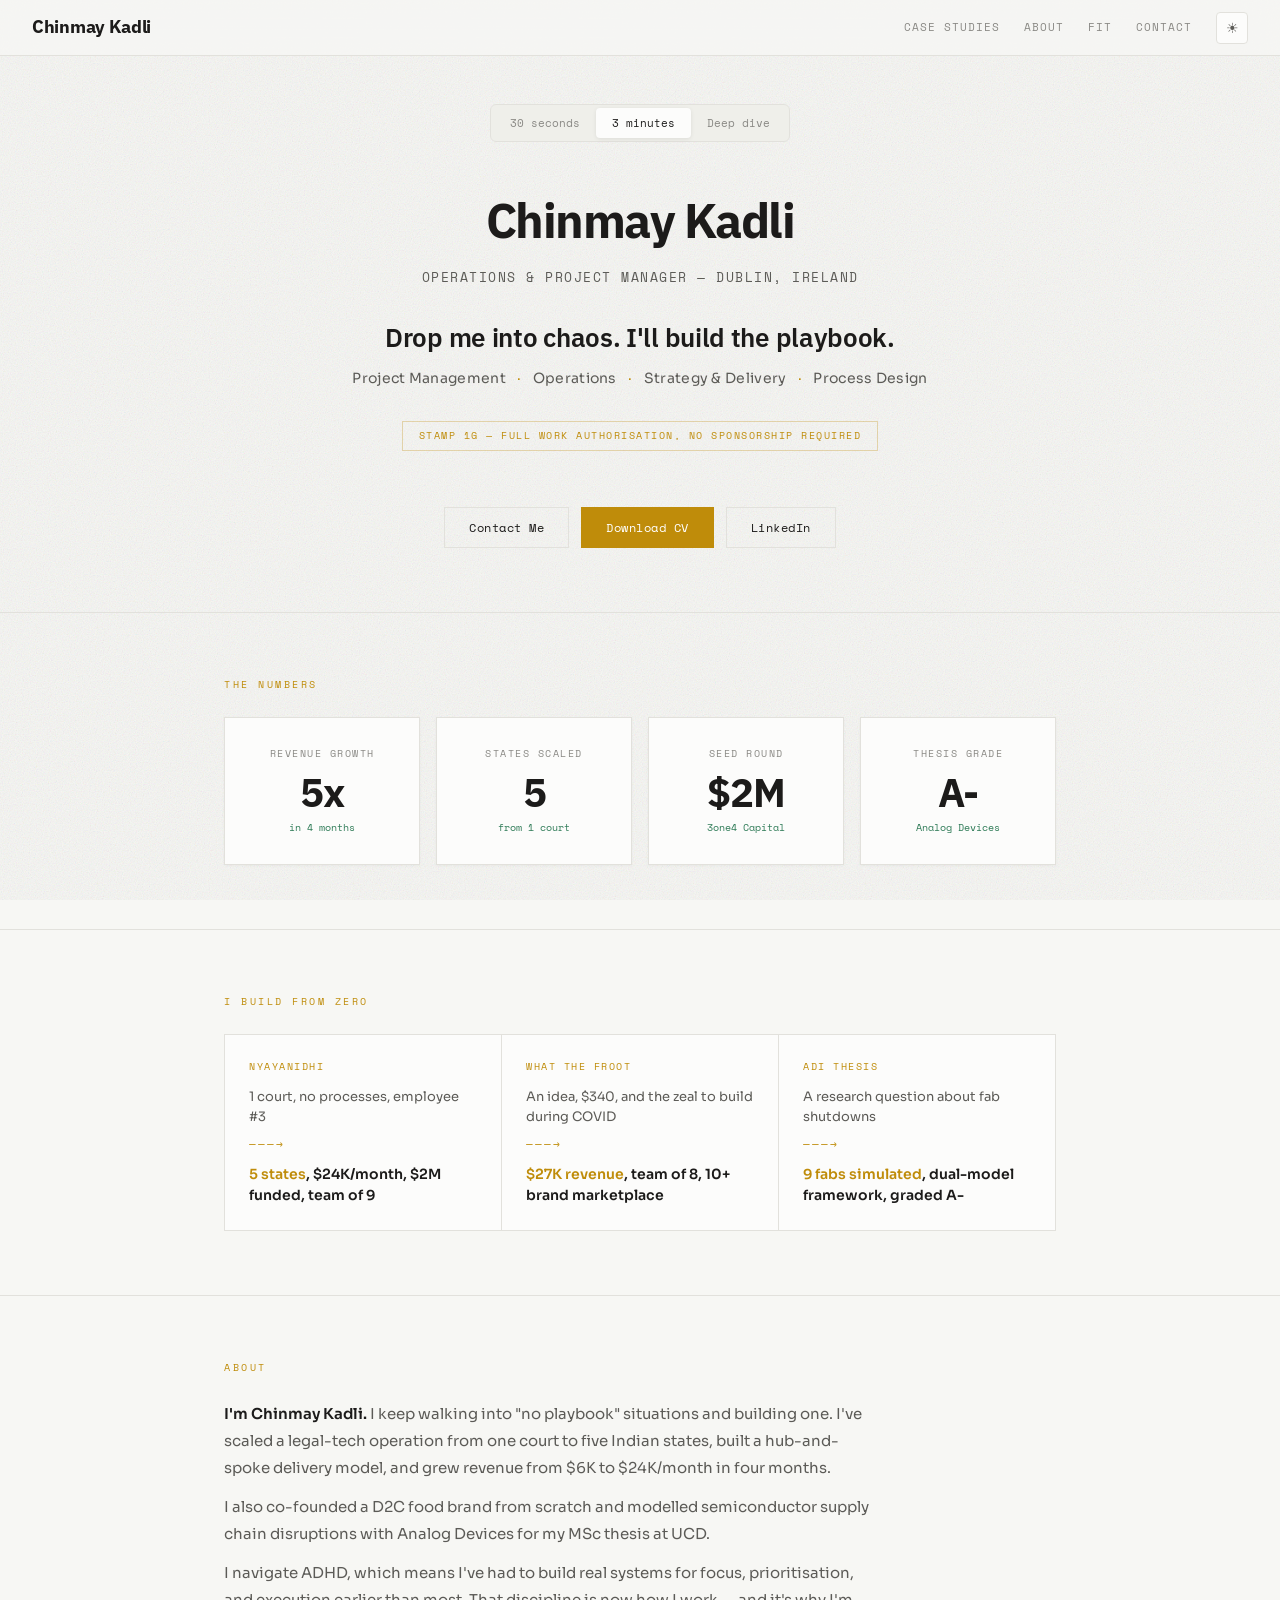
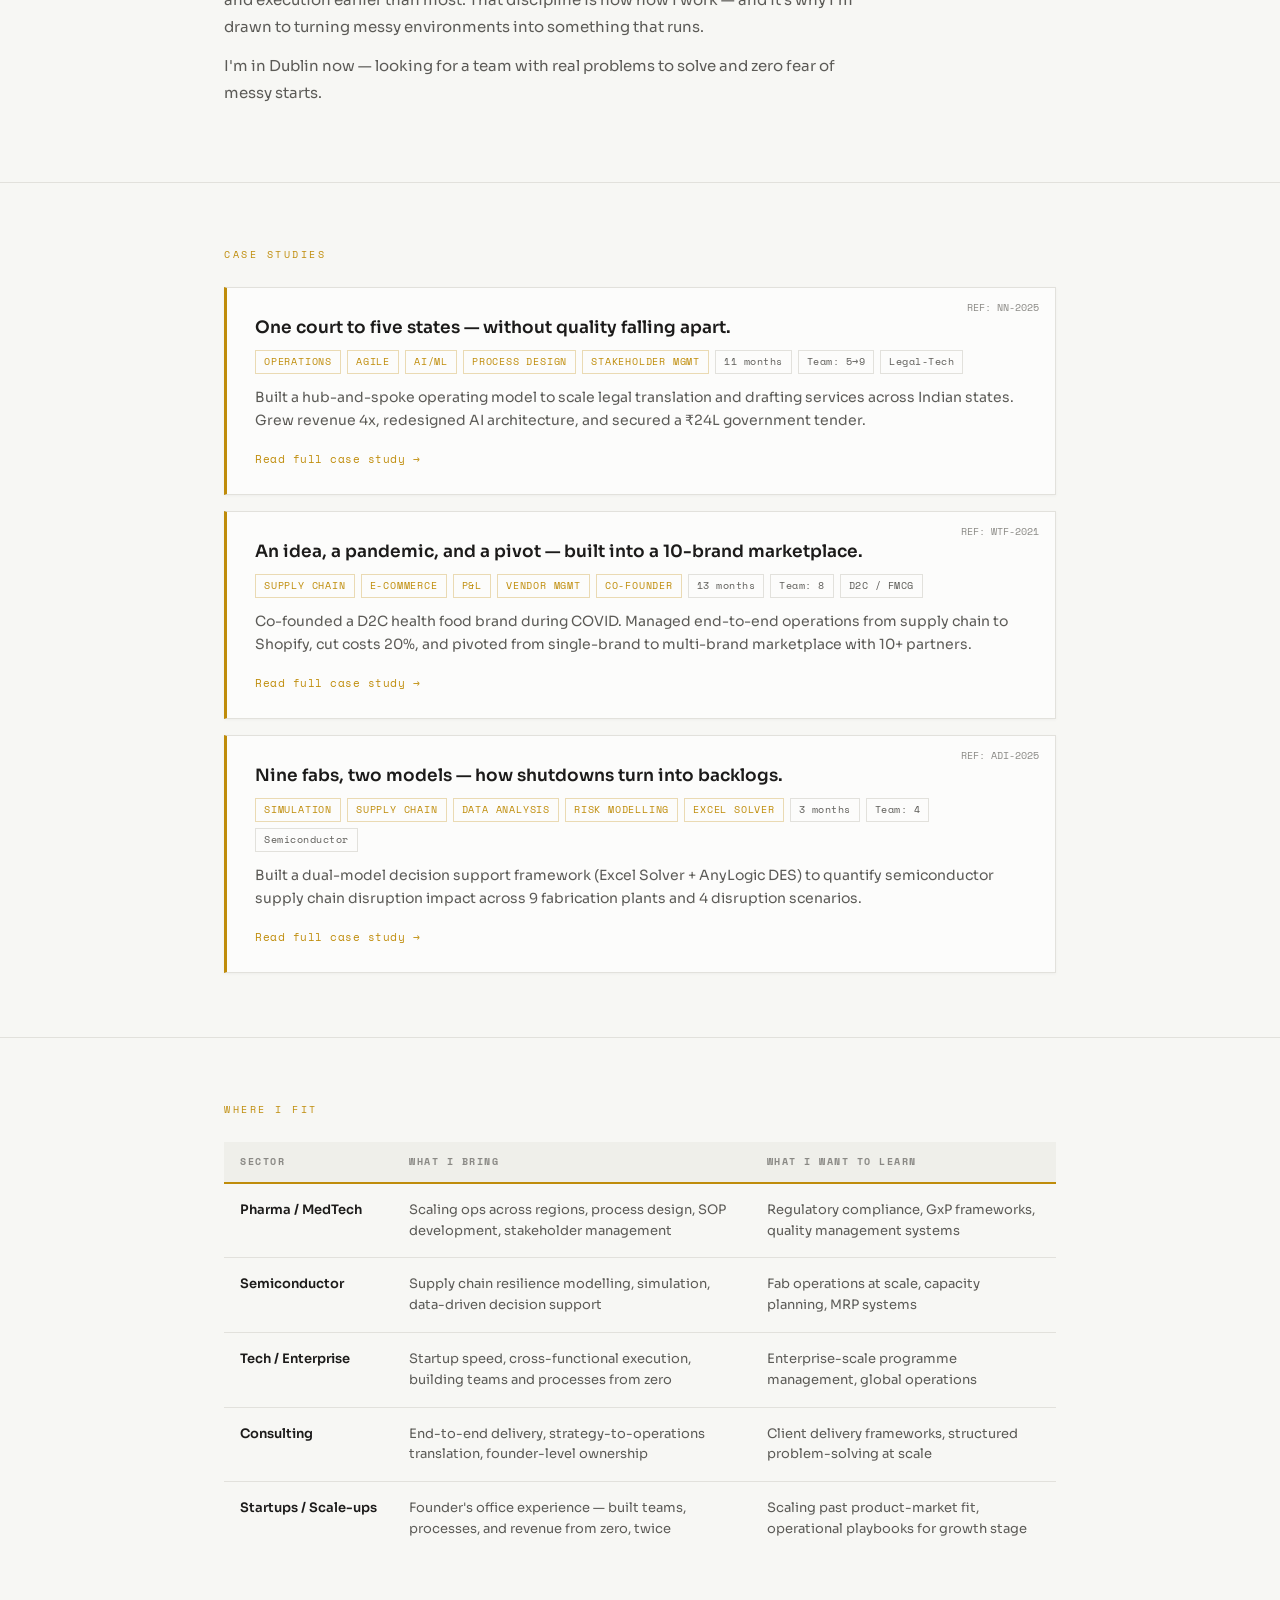
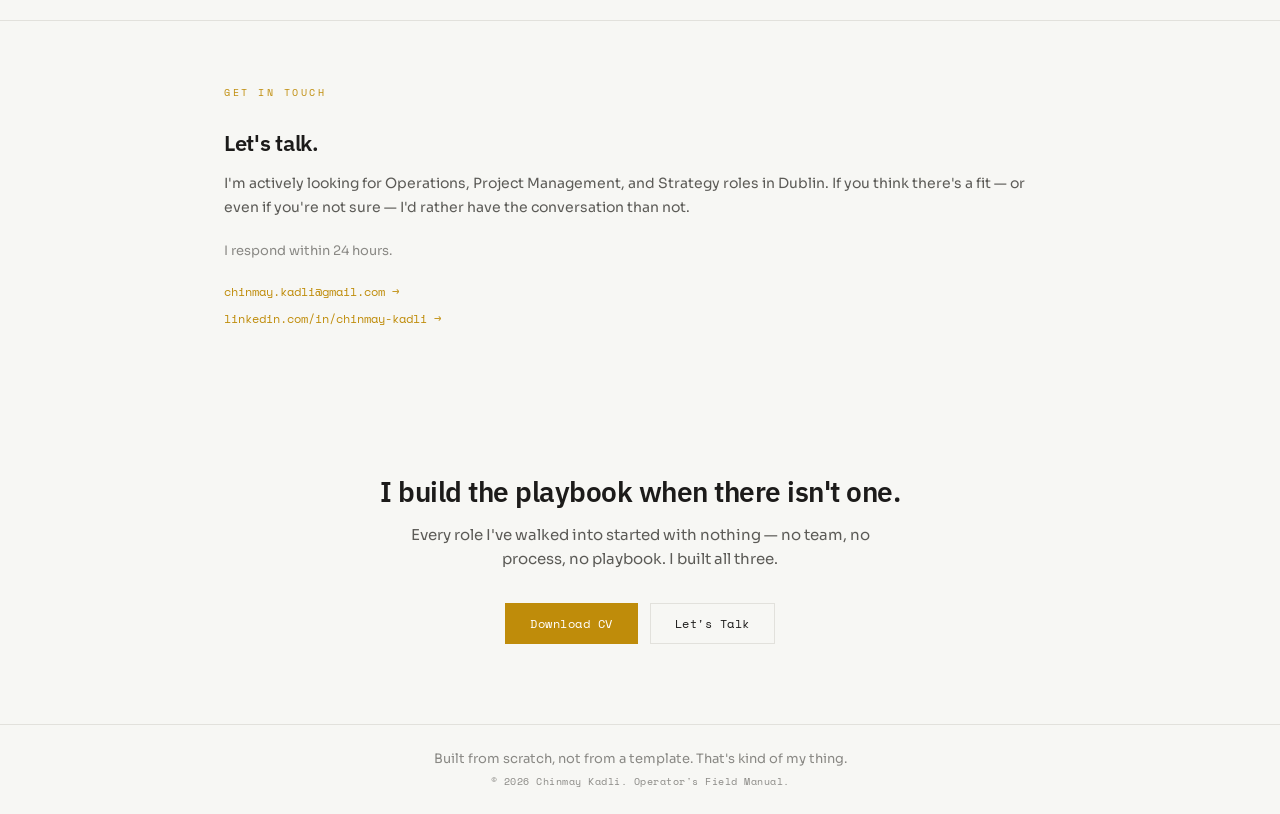
==== index.html @ 90e41860 "Update index.html" ====
<!DOCTYPE html>
<html lang="en">
<head>
<meta charset="UTF-8">
<meta name="viewport" content="width=device-width, initial-scale=1.0">
<title>Chinmay Kadli — Operations & Project Manager</title>
<meta name="description" content="Portfolio of Chinmay Kadli — Operations, Project Management, and Strategy professional based in Dublin, Ireland. MSc Engineering Management, UCD.">
<meta property="og:title" content="Chinmay Kadli — Operations & Project Manager">
<meta property="og:description" content="Project Management · Operations · Strategy & Delivery. Based in Dublin, Ireland.">
<meta property="og:type" content="website">
<meta property="og:url" content="https://chinmay-kadli.netlify.app">
<meta name="twitter:card" content="summary_large_image">
<link rel="preconnect" href="https://fonts.googleapis.com">
<link rel="preconnect" href="https://fonts.gstatic.com" crossorigin>
<link rel="preload" href="https://fonts.googleapis.com/css2?family=IBM+Plex+Sans:wght@400;500;600;700&display=swap" as="style">
<link href="https://fonts.googleapis.com/css2?family=IBM+Plex+Sans:wght@400;500;600;700&family=Sora:wght@300;400;500;600&family=Space+Mono:wght@400;700&display=swap" rel="stylesheet">
<link rel="stylesheet" href="style.css">
<!-- Prevent flash of wrong theme -->
<script>
  try {
    const t = localStorage.getItem('theme');
    if (t === 'dark' || (!t && window.matchMedia('(prefers-color-scheme: dark)').matches))
      document.documentElement.setAttribute('data-theme', 'dark');
  } catch(e) {}
</script>
</head>
<body data-speed="3min">

<div class="scroll-progress" id="scrollProgress"></div>

<!-- NAV -->
<nav class="nav">
  <a href="index.html" class="nav-brand">Chinmay Kadli</a>
  <div class="nav-right">
    <a href="#cases" class="hide-mobile">Case Studies</a>
    <a href="#about" class="hide-mobile">About</a>
    <a href="#fit" class="hide-mobile">Fit</a>
    <a href="#contact" class="hide-mobile">Contact</a>
    <button class="theme-toggle" id="themeToggle" onclick="toggleTheme()">☀</button>
  </div>
</nav>

<!-- HERO -->
<section class="hero">
  <div class="container">
    <div class="hero-speed">
      <div class="speed-toggle">
        <button class="speed-btn" onclick="setSpeed('30s')">30 seconds</button>
        <button class="speed-btn active" onclick="setSpeed('3min')">3 minutes</button>
        <button class="speed-btn" onclick="setSpeed('deep')">Deep dive</button>
      </div>
    </div>
    <h1 class="hero-name">Chinmay Kadli</h1>
    <p class="hero-role">Operations & Project Manager — Dublin, Ireland</p>
    <p class="hero-tagline">Drop me into chaos. I'll build the playbook.</p>
    <p class="hero-anchor">Project Management <span>·</span> Operations <span>·</span> Strategy & Delivery <span>·</span> Process Design</p>
    <div class="hero-stamp">Stamp 1G — Full work authorisation, no sponsorship required</div>
    <br><br>
    <div class="hero-cta">
      <a href="#contact" class="btn-secondary">Contact Me</a>
      <button class="btn-primary" onclick="openModal()">Download CV</button>
      <a href="https://linkedin.com/in/chinmay-kadli" class="btn-secondary" target="_blank" rel="noopener">LinkedIn</a>
    </div>
  </div>
</section>

<hr class="section-divider">

<!-- METRICS -->
<section class="section">
  <div class="container">
    <div class="section-label">The Numbers</div>
    <div class="metrics-grid">
      <div class="metric-card">
        <div class="metric-label">Revenue Growth</div>
        <div class="metric-value">5x</div>
        <div class="metric-context">in 4 months</div>
      </div>
      <div class="metric-card">
        <div class="metric-label">States Scaled</div>
        <div class="metric-value">5</div>
        <div class="metric-context">from 1 court</div>
      </div>
      <div class="metric-card">
        <div class="metric-label">Seed Round</div>
        <div class="metric-value">$2M</div>
        <div class="metric-context">3one4 Capital</div>
      </div>
      <div class="metric-card">
        <div class="metric-label">Thesis Grade</div>
        <div class="metric-value">A-</div>
        <div class="metric-context">Analog Devices</div>
      </div>
    </div>
  </div>
</section>

<hr class="section-divider">

<!-- PROOF WALL -->
<section class="section">
  <div class="container">
    <div class="section-label">I Build From Zero</div>
    <div class="proof-wall">
      <div class="proof-cell">
        <div class="proof-label">NyayaNidhi</div>
        <div class="proof-before">1 court, no processes, employee #3</div>
        <span class="proof-arrow">———→</span>
        <div class="proof-after"><span class="hl">5 states</span>, $24K/month, $2M funded, team of 9</div>
      </div>
      <div class="proof-cell">
        <div class="proof-label">What The Froot</div>
        <div class="proof-before">An idea, $340, and the zeal to build during COVID</div>
        <span class="proof-arrow">———→</span>
        <div class="proof-after"><span class="hl">$27K revenue</span>, team of 8, 10+ brand marketplace</div>
      </div>
      <div class="proof-cell">
        <div class="proof-label">ADI Thesis</div>
        <div class="proof-before">A research question about fab shutdowns</div>
        <span class="proof-arrow">———→</span>
        <div class="proof-after"><span class="hl">9 fabs simulated</span>, dual-model framework, graded A-</div>
      </div>
    </div>
  </div>
</section>

<hr class="section-divider">

<!-- ABOUT -->
<section class="section" id="about">
  <div class="container">
    <div class="section-label">About</div>
    <div class="about-content">
      <p class="about-text"><strong>I'm Chinmay Kadli.</strong> I keep walking into "no playbook" situations and building one. I've scaled a legal-tech operation from one court to five Indian states, built a hub-and-spoke delivery model, and grew revenue from $6K to $24K/month in four months.</p>
      <p class="about-text">I also co-founded a D2C food brand from scratch and modelled semiconductor supply chain disruptions with Analog Devices for my MSc thesis at UCD.</p>
      <p class="about-text">I navigate ADHD, which means I've had to build real systems for focus, prioritisation, and execution earlier than most. That discipline is now how I work — and it's why I'm drawn to turning messy environments into something that runs.</p>
      <p class="about-text">I'm in Dublin now — looking for a team with real problems to solve and zero fear of messy starts.</p>
    </div>
  </div>
</section>

<hr class="section-divider speed-3min">

<!-- CASE STUDIES -->
<section class="section speed-3min" id="cases">
  <div class="container">
    <div class="section-label">Case Studies</div>
    <div class="case-cards">

      <a href="case-study-nn.html" class="case-card">
        <span class="case-ref">REF: NN-2025</span>
        <div class="case-hook">One court to five states — without quality falling apart.</div>
        <div class="case-tags">
          <span class="tag-skill">Operations</span>
          <span class="tag-skill">Agile</span>
          <span class="tag-skill">AI/ML</span>
          <span class="tag-skill">Process Design</span>
          <span class="tag-skill">Stakeholder Mgmt</span>
          <span class="tag-meta">11 months</span>
          <span class="tag-meta">Team: 5→9</span>
          <span class="tag-meta">Legal-Tech</span>
        </div>
        <div class="case-desc">Built a hub-and-spoke operating model to scale legal translation and drafting services across Indian states. Grew revenue 4x, redesigned AI architecture, and secured a ₹24L government tender.</div>
        <span class="case-link">Read full case study →</span>
      </a>

      <a href="case-study-wtf.html" class="case-card">
        <span class="case-ref">REF: WTF-2021</span>
        <div class="case-hook">An idea, a pandemic, and a pivot — built into a 10-brand marketplace.</div>
        <div class="case-tags">
          <span class="tag-skill">Supply Chain</span>
          <span class="tag-skill">E-commerce</span>
          <span class="tag-skill">P&L</span>
          <span class="tag-skill">Vendor Mgmt</span>
          <span class="tag-skill">Co-founder</span>
          <span class="tag-meta">13 months</span>
          <span class="tag-meta">Team: 8</span>
          <span class="tag-meta">D2C / FMCG</span>
        </div>
        <div class="case-desc">Co-founded a D2C health food brand during COVID. Managed end-to-end operations from supply chain to Shopify, cut costs 20%, and pivoted from single-brand to multi-brand marketplace with 10+ partners.</div>
        <span class="case-link">Read full case study →</span>
      </a>

      <a href="case-study-adi.html" class="case-card">
        <span class="case-ref">REF: ADI-2025</span>
        <div class="case-hook">Nine fabs, two models — how shutdowns turn into backlogs.</div>
        <div class="case-tags">
          <span class="tag-skill">Simulation</span>
          <span class="tag-skill">Supply Chain</span>
          <span class="tag-skill">Data Analysis</span>
          <span class="tag-skill">Risk Modelling</span>
          <span class="tag-skill">Excel Solver</span>
          <span class="tag-meta">3 months</span>
          <span class="tag-meta">Team: 4</span>
          <span class="tag-meta">Semiconductor</span>
        </div>
        <div class="case-desc">Built a dual-model decision support framework (Excel Solver + AnyLogic DES) to quantify semiconductor supply chain disruption impact across 9 fabrication plants and 4 disruption scenarios.</div>
        <span class="case-link">Read full case study →</span>
      </a>

    </div>
  </div>
</section>

<hr class="section-divider speed-3min">

<!-- DUBLIN FIT MATRIX -->
<section class="section speed-3min" id="fit">
  <div class="container">
    <div class="section-label">Where I Fit</div>
    <table class="matrix-table">
      <thead>
        <tr>
          <th>Sector</th>
          <th>What I Bring</th>
          <th>What I Want to Learn</th>
        </tr>
      </thead>
      <tbody>
        <tr>
          <td>Pharma / MedTech</td>
          <td>Scaling ops across regions, process design, SOP development, stakeholder management</td>
          <td>Regulatory compliance, GxP frameworks, quality management systems</td>
        </tr>
        <tr>
          <td>Semiconductor</td>
          <td>Supply chain resilience modelling, simulation, data-driven decision support</td>
          <td>Fab operations at scale, capacity planning, MRP systems</td>
        </tr>
        <tr>
          <td>Tech / Enterprise</td>
          <td>Startup speed, cross-functional execution, building teams and processes from zero</td>
          <td>Enterprise-scale programme management, global operations</td>
        </tr>
        <tr>
          <td>Consulting</td>
          <td>End-to-end delivery, strategy-to-operations translation, founder-level ownership</td>
          <td>Client delivery frameworks, structured problem-solving at scale</td>
        </tr>
        <tr>
          <td>Startups / Scale-ups</td>
          <td>Founder's office experience — built teams, processes, and revenue from zero, twice</td>
          <td>Scaling past product-market fit, operational playbooks for growth stage</td>
        </tr>
      </tbody>
    </table>
  </div>
</section>

<hr class="section-divider speed-3min">

<!-- CONTACT -->
<section class="section speed-3min" id="contact">
  <div class="container">
    <div class="section-label">Get In Touch</div>
    <div class="contact-text">
      <h3>Let's talk.</h3>
      <p>I'm actively looking for Operations, Project Management, and Strategy roles in Dublin. If you think there's a fit — or even if you're not sure — I'd rather have the conversation than not.</p>
      <p style="font-size: 13px; color: var(--text3);">I respond within 24 hours.</p>
      <div class="contact-links">
        <a href="mailto:chinmay.kadli@email.com" class="contact-link">chinmay.kadli@gmail.com →</a>
        <a href="https://linkedin.com/in/chinmay-kadli" class="contact-link" target="_blank" rel="noopener">linkedin.com/in/chinmay-kadli →</a>
      </div>
    </div>
  </div>
</section>

<!-- PEAK END -->
<section class="peak-end">
  <div class="container">
    <p class="peak-statement">I build the playbook when there isn't one.</p>
    <p class="peak-sub">Every role I've walked into started with nothing — no team, no process, no playbook. I built all three.</p>
    <div class="hero-cta">
      <button class="btn-primary" onclick="openModal()">Download CV</button>
      <a href="#contact" class="btn-secondary">Let's Talk</a>
    </div>
  </div>
</section>

<!-- FOOTER -->
<footer class="footer">
  <div class="container">
    <p class="footer-line">Built from scratch, not from a template. That's kind of my thing.</p>
    <p class="footer-copy">© 2026 Chinmay Kadli. Operator's Field Manual.</p>
  </div>
</footer>

<!-- CV MODAL -->
<div class="modal-overlay" id="cvModal" onclick="closeModal(event)">
  <div class="modal" onclick="event.stopPropagation()">
    <div class="modal-title">Download my CV</div>
    <div class="modal-subtitle">What role are you considering me for?</div>
    <button class="modal-option" onclick="downloadCV('pm')">
      <div class="opt-title">Project Management</div>
      <div class="opt-desc">PM, Associate PM, Junior PM roles</div>
    </button>
    <button class="modal-option" onclick="downloadCV('ops')">
      <div class="opt-title">Operations</div>
      <div class="opt-desc">Operations Associate, Coordinator, Analyst roles</div>
    </button>
    <button class="modal-option" onclick="downloadCV('strategy')">
      <div class="opt-title">Strategy & Operations</div>
      <div class="opt-desc">Strategy, consulting, cross-functional roles</div>
    </button>
    <button class="modal-option" onclick="downloadCV('founders')">
      <div class="opt-title">Founder's Office / Chief of Staff</div>
      <div class="opt-desc">Startup, scale-up, founder-adjacent roles</div>
    </button>
    <button class="modal-close" onclick="closeModal()">Close · Press Esc</button>
  </div>
</div>

<script src="content.js"></script>
<script src="main.js"></script>
</body>
</html>
---- style.css ----
/* ===== CHINMAY KADLI PORTFOLIO — STYLE.CSS =====
   Design System: Hybrid Font + Classic Gold/Rust + Noise Grain
   ========================================================== */

/* ===== TOKENS ===== */
:root {
  --bg: #F7F7F4;
  --bg2: #EFEFEA;
  --card: #FCFCFB;
  --text: #1C1B1A;
  --text2: #5C5B57;
  --text3: #8A8985;
  --border: #E2E1DC;
  --accent: #BF8C0A;
  --accent-soft: rgba(191,140,10,0.07);
  --accent-border: rgba(191,140,10,0.3);
  --accent-glow: rgba(191,140,10,0.12);
  --success: #2D7A56;
  --info: #3D6385;
  --shadow-sm: 0 1px 3px rgba(0,0,0,0.04);
  --shadow-md: 0 4px 12px rgba(0,0,0,0.07);
  --shadow-lg: 0 8px 24px rgba(0,0,0,0.1);
  --noise-opacity: 0.40;
}
[data-theme="dark"] {
  --bg: #121212;
  --bg2: #1A1A1A;
  --card: #1E1E1E;
  --text: #F0F0F0;
  --text2: #A3A3A3;
  --text3: #737373;
  --border: #2C2C2C;
  --accent: #E06A46;
  --accent-soft: rgba(224,106,70,0.07);
  --accent-border: rgba(224,106,70,0.3);
  --accent-glow: rgba(224,106,70,0.12);
  --success: #4E9B79;
  --info: #6C8EAD;
  --shadow-sm: 0 1px 3px rgba(0,0,0,0.2);
  --shadow-md: 0 4px 12px rgba(0,0,0,0.25);
  --shadow-lg: 0 8px 24px rgba(0,0,0,0.3);
  --noise-opacity: 0.15;
}

/* ===== RESET ===== */
*, *::before, *::after { margin: 0; padding: 0; box-sizing: border-box; }
html { scroll-behavior: smooth; }
body {
  background: var(--bg);
  color: var(--text);
  font-family: 'Sora', sans-serif;
  font-size: 15px;
  line-height: 1.6;
  transition: background 0.2s, color 0.2s;
  -webkit-font-smoothing: antialiased;
  -moz-osx-font-smoothing: grayscale;
  position: relative;
}

/* ===== NOISE GRAIN TEXTURE ===== */
body::after {
  content: '';
  position: fixed;
  inset: 0;
  z-index: 0;
  pointer-events: none;
  opacity: var(--noise-opacity);
  background-image: url("data:image/svg+xml,%3Csvg viewBox='0 0 256 256' xmlns='http://www.w3.org/2000/svg'%3E%3Cfilter id='n'%3E%3CfeTurbulence type='fractalNoise' baseFrequency='0.85' numOctaves='4' stitchTiles='stitch'/%3E%3C/filter%3E%3Crect width='100%25' height='100%25' filter='url(%23n)' opacity='0.5'/%3E%3C/svg%3E");
  background-repeat: repeat;
  background-size: 256px 256px;
}
body > * { position: relative; z-index: 1; }

/* ===== SELECTION ===== */
::selection { background: var(--accent-glow); color: var(--text); }

/* ===== SCROLL PROGRESS ===== */
.scroll-progress {
  position: fixed;
  top: 56px;
  left: 0;
  height: 2px;
  background: var(--accent);
  z-index: 99;
  width: 0%;
  transition: width 0.1s;
}

/* ===== NAV ===== */
.nav {
  position: sticky;
  top: 0;
  z-index: 100;
  border-bottom: 1px solid var(--border);
  padding: 0 32px;
  height: 56px;
  display: flex;
  align-items: center;
  justify-content: space-between;
  backdrop-filter: blur(16px);
  -webkit-backdrop-filter: blur(16px);
  background: color-mix(in srgb, var(--bg) 80%, transparent);
}
.nav-brand {
  font-family: 'IBM Plex Sans', sans-serif;
  font-weight: 700;
  font-size: 18px;
  color: var(--text);
  text-decoration: none;
  letter-spacing: -0.3px;
}
.nav-right {
  display: flex;
  align-items: center;
  gap: 24px;
}
.nav-right a {
  font-family: 'Space Mono', monospace;
  font-size: 11px;
  text-transform: uppercase;
  letter-spacing: 1px;
  color: var(--text3);
  text-decoration: none;
  transition: color 0.15s;
}
.nav-right a:hover { color: var(--accent); }
.theme-toggle {
  width: 32px; height: 32px;
  border: 1px solid var(--border);
  border-radius: 4px;
  background: var(--card);
  color: var(--text2);
  cursor: pointer;
  display: flex;
  align-items: center;
  justify-content: center;
  font-size: 14px;
  transition: border-color 0.15s;
}
.theme-toggle:hover { border-color: var(--accent); }

/* ===== LAYOUT ===== */
.container { max-width: 880px; margin: 0 auto; padding: 0 24px; }
.section { padding: 64px 0; }
.section-label {
  font-family: 'Space Mono', monospace;
  font-size: 10px;
  text-transform: uppercase;
  letter-spacing: 2.5px;
  color: var(--accent);
  margin-bottom: 24px;
}
.section-divider { border: none; border-top: 1px solid var(--border); margin: 0; }

/* ===== BUTTONS ===== */
.btn-primary {
  font-family: 'Space Mono', monospace;
  font-size: 12px;
  letter-spacing: 0.5px;
  padding: 10px 24px;
  background: var(--accent);
  color: #fff;
  border: 1px solid var(--accent);
  cursor: pointer;
  transition: all 0.15s;
  text-decoration: none;
  display: inline-block;
}
.btn-primary:hover { opacity: 0.9; transform: translateY(-1px); }
.btn-secondary {
  font-family: 'Space Mono', monospace;
  font-size: 12px;
  letter-spacing: 0.5px;
  padding: 10px 24px;
  background: transparent;
  color: var(--text);
  border: 1px solid var(--border);
  cursor: pointer;
  transition: all 0.15s;
  text-decoration: none;
  display: inline-block;
}
.btn-secondary:hover { border-color: var(--accent); color: var(--accent); }

/* ===== HERO ===== */
.hero { padding: 48px 0 64px; text-align: center; }
.hero-speed { margin-bottom: 40px; }
.speed-toggle {
  display: inline-flex;
  background: var(--bg2);
  border: 1px solid var(--border);
  border-radius: 6px;
  padding: 3px;
}
.speed-btn {
  font-family: 'Space Mono', monospace;
  font-size: 11px;
  padding: 7px 16px;
  border: none;
  background: transparent;
  color: var(--text3);
  cursor: pointer;
  border-radius: 4px;
  transition: all 0.2s cubic-bezier(0.25, 1, 0.5, 1);
}
.speed-btn.active {
  background: var(--card);
  color: var(--text);
  box-shadow: 0 1px 4px rgba(0,0,0,0.08);
}
.hero-name {
  font-family: 'IBM Plex Sans', sans-serif;
  font-weight: 700;
  font-size: 48px;
  letter-spacing: -1.5px;
  color: var(--text);
  margin-bottom: 8px;
}
.hero-role {
  font-family: 'Space Mono', monospace;
  font-size: 13px;
  text-transform: uppercase;
  letter-spacing: 1.5px;
  color: var(--text2);
  margin-bottom: 32px;
}
.hero-tagline {
  font-family: 'IBM Plex Sans', sans-serif;
  font-weight: 600;
  font-size: 26px;
  letter-spacing: -0.3px;
  color: var(--text);
  max-width: 540px;
  margin: 0 auto 12px;
  line-height: 1.35;
}
.hero-anchor {
  font-family: 'Sora', sans-serif;
  font-size: 14px;
  color: var(--text2);
  margin-bottom: 32px;
  letter-spacing: 0.3px;
}
.hero-anchor span { color: var(--accent); margin: 0 8px; }
.hero-stamp {
  display: inline-block;
  font-family: 'Space Mono', monospace;
  font-size: 10px;
  text-transform: uppercase;
  letter-spacing: 1.5px;
  padding: 6px 16px;
  border: 1px solid var(--accent-border);
  color: var(--accent);
  margin-bottom: 32px;
}
.hero-cta {
  display: flex;
  gap: 12px;
  justify-content: center;
  flex-wrap: wrap;
}

/* ===== METRICS ===== */
.metrics-grid {
  display: grid;
  grid-template-columns: repeat(4, 1fr);
  gap: 16px;
}
.metric-card {
  background: var(--card);
  border: 1px solid var(--border);
  padding: 28px 16px;
  text-align: center;
  box-shadow: var(--shadow-sm);
  transition: transform 0.2s cubic-bezier(0.25, 1, 0.5, 1), box-shadow 0.2s, border-color 0.2s;
  cursor: default;
}
.metric-card:hover {
  transform: translateY(-3px);
  box-shadow: var(--shadow-md);
  border-color: var(--accent);
}
.metric-label {
  font-family: 'Space Mono', monospace;
  font-size: 10px;
  text-transform: uppercase;
  letter-spacing: 1.5px;
  color: var(--text3);
  margin-bottom: 8px;
}
.metric-value {
  font-family: 'IBM Plex Sans', sans-serif;
  font-weight: 700;
  font-size: 40px;
  letter-spacing: -1px;
  color: var(--text);
  line-height: 1.1;
}
.metric-context {
  font-family: 'Space Mono', monospace;
  font-size: 10px;
  color: var(--success);
  margin-top: 6px;
}

/* ===== PROOF WALL ===== */
.proof-wall {
  display: grid;
  grid-template-columns: repeat(3, 1fr);
  gap: 1px;
  background: var(--border);
  border: 1px solid var(--border);
}
.proof-cell { background: var(--card); padding: 24px; }
.proof-label {
  font-family: 'Space Mono', monospace;
  font-size: 10px;
  text-transform: uppercase;
  letter-spacing: 1.5px;
  color: var(--accent);
  margin-bottom: 12px;
}
.proof-before {
  font-size: 13px;
  color: var(--text2);
  margin-bottom: 10px;
  line-height: 1.5;
}
.proof-arrow {
  font-family: 'Space Mono', monospace;
  font-size: 11px;
  color: var(--accent);
  letter-spacing: 2px;
  display: block;
  margin-bottom: 10px;
}
.proof-after {
  font-weight: 600;
  font-size: 14px;
  line-height: 1.5;
}
.proof-after .hl { color: var(--accent); }

/* ===== ABOUT ===== */
.about-content { max-width: 660px; }
.about-text {
  font-size: 15px;
  line-height: 1.8;
  color: var(--text2);
  margin-bottom: 12px;
}
.about-text strong { color: var(--text); font-weight: 600; }

/* ===== CASE STUDY CARDS ===== */
.case-cards { display: flex; flex-direction: column; gap: 16px; }
.case-card {
  background: var(--card);
  border: 1px solid var(--border);
  border-left: 3px solid var(--accent);
  padding: 28px 28px 24px;
  cursor: pointer;
  transition: border-color 0.2s, box-shadow 0.2s, transform 0.15s;
  position: relative;
  box-shadow: var(--shadow-sm);
  text-decoration: none;
  color: inherit;
  display: block;
}
.case-card:hover {
  border-color: var(--accent);
  box-shadow: var(--shadow-md);
  transform: translateX(4px);
}
.case-ref {
  font-family: 'Space Mono', monospace;
  font-size: 10px;
  color: var(--text3);
  position: absolute;
  top: 12px;
  right: 16px;
}
.case-hook {
  font-family: 'Sora', sans-serif;
  font-weight: 600;
  font-size: 17px;
  margin-bottom: 10px;
  padding-right: 80px;
  line-height: 1.4;
}
.case-tags { display: flex; gap: 6px; flex-wrap: wrap; margin-bottom: 12px; }
.tag-skill {
  font-family: 'Space Mono', monospace;
  font-size: 10px;
  text-transform: uppercase;
  letter-spacing: 0.8px;
  padding: 3px 8px;
  border: 1px solid var(--accent-border);
  color: var(--accent);
}
.tag-meta {
  font-family: 'Space Mono', monospace;
  font-size: 10px;
  letter-spacing: 0.5px;
  padding: 3px 8px;
  border: 1px solid var(--border);
  color: var(--text2);
}
.case-desc {
  font-size: 14px;
  color: var(--text2);
  line-height: 1.65;
  margin-bottom: 14px;
}
.case-link {
  font-family: 'Space Mono', monospace;
  font-size: 11px;
  color: var(--accent);
  text-decoration: none;
  letter-spacing: 0.5px;
  transition: letter-spacing 0.2s;
}
.case-card:hover .case-link { letter-spacing: 1px; }

/* ===== DUBLIN FIT MATRIX ===== */
.matrix-table {
  width: 100%;
  border-collapse: collapse;
  font-size: 13px;
}
.matrix-table thead th {
  font-family: 'Space Mono', monospace;
  font-size: 10px;
  text-transform: uppercase;
  letter-spacing: 1.5px;
  color: var(--text3);
  text-align: left;
  padding: 12px 16px;
  border-bottom: 2px solid var(--accent);
  background: var(--bg2);
}
.matrix-table tbody td {
  padding: 16px;
  border-bottom: 1px solid var(--border);
  vertical-align: top;
  line-height: 1.6;
  color: var(--text2);
}
.matrix-table tbody td:first-child {
  font-weight: 600;
  color: var(--text);
  white-space: nowrap;
}
.matrix-table tbody tr:hover { background: var(--accent-soft); }
.matrix-table tbody tr:last-child td { border-bottom: none; }

/* ===== CONTACT ===== */
.contact-text h3 {
  font-family: 'IBM Plex Sans', sans-serif;
  font-weight: 600;
  font-size: 22px;
  margin-bottom: 12px;
  letter-spacing: -0.3px;
}
.contact-text p {
  font-size: 14px;
  color: var(--text2);
  line-height: 1.7;
  margin-bottom: 20px;
}
.contact-links { display: flex; flex-direction: column; gap: 8px; }
.contact-link {
  font-family: 'Space Mono', monospace;
  font-size: 12px;
  color: var(--accent);
  text-decoration: none;
  transition: letter-spacing 0.15s;
}
.contact-link:hover { letter-spacing: 0.5px; }

/* ===== PEAK END ===== */
.peak-end { text-align: center; padding: 80px 0; }
.peak-statement {
  font-family: 'IBM Plex Sans', sans-serif;
  font-weight: 600;
  font-size: 28px;
  letter-spacing: -0.5px;
  max-width: 560px;
  margin: 0 auto 12px;
  line-height: 1.4;
}
.peak-sub {
  font-size: 15px;
  color: var(--text2);
  max-width: 480px;
  margin: 0 auto 32px;
  line-height: 1.6;
}

/* ===== FOOTER ===== */
.footer {
  border-top: 1px solid var(--border);
  padding: 24px 0;
  text-align: center;
}
.footer-line { font-size: 13px; color: var(--text3); margin-bottom: 4px; }
.footer-copy {
  font-family: 'Space Mono', monospace;
  font-size: 10px;
  color: var(--text3);
  letter-spacing: 0.5px;
}

/* ===== CV MODAL ===== */
.modal-overlay {
  display: none;
  position: fixed;
  inset: 0;
  background: rgba(0,0,0,0.5);
  backdrop-filter: blur(4px);
  z-index: 200;
  align-items: center;
  justify-content: center;
}
.modal-overlay.open { display: flex; }
.modal {
  background: var(--card);
  border: 1px solid var(--border);
  padding: 32px;
  max-width: 440px;
  width: 90%;
  box-shadow: var(--shadow-lg);
}
.modal-title {
  font-family: 'IBM Plex Sans', sans-serif;
  font-weight: 600;
  font-size: 18px;
  margin-bottom: 8px;
}
.modal-subtitle {
  font-size: 13px;
  color: var(--text2);
  margin-bottom: 24px;
}
.modal-option {
  display: block;
  width: 100%;
  text-align: left;
  font-family: 'Sora', sans-serif;
  font-size: 14px;
  padding: 14px 16px;
  border: 1px solid var(--border);
  background: var(--card);
  color: var(--text);
  cursor: pointer;
  margin-bottom: 8px;
  transition: all 0.15s;
}
.modal-option:hover {
  border-color: var(--accent);
  background: var(--accent-soft);
}
.modal-option .opt-title { font-weight: 600; margin-bottom: 2px; }
.modal-option .opt-desc { font-size: 12px; color: var(--text3); }
.modal-close {
  font-family: 'Space Mono', monospace;
  font-size: 11px;
  color: var(--text3);
  background: none;
  border: none;
  cursor: pointer;
  margin-top: 16px;
  transition: color 0.15s;
}
.modal-close:hover { color: var(--accent); }

/* ===== CASE STUDY PAGES ===== */
.cs-hero {
  padding: 48px 0 40px;
  border-bottom: 1px solid var(--border);
}
.cs-back {
  font-family: 'Space Mono', monospace;
  font-size: 11px;
  color: var(--text3);
  text-decoration: none;
  display: inline-block;
  margin-bottom: 24px;
  transition: color 0.15s;
}
.cs-back:hover { color: var(--accent); }
.cs-title {
  font-family: 'IBM Plex Sans', sans-serif;
  font-weight: 700;
  font-size: 32px;
  letter-spacing: -0.8px;
  margin-bottom: 8px;
  line-height: 1.2;
}
.cs-hook {
  font-size: 16px;
  color: var(--text2);
  margin-bottom: 20px;
  line-height: 1.5;
}
.cs-meta {
  display: grid;
  grid-template-columns: repeat(auto-fit, minmax(160px, 1fr));
  gap: 12px;
  margin-bottom: 20px;
}
.cs-meta-item {
  font-size: 12px;
  color: var(--text2);
}
.cs-meta-item strong {
  display: block;
  font-family: 'Space Mono', monospace;
  font-size: 9px;
  text-transform: uppercase;
  letter-spacing: 1.5px;
  color: var(--text3);
  margin-bottom: 2px;
  font-weight: 400;
}
.cs-section {
  padding: 48px 0;
}
.cs-section-title {
  font-family: 'IBM Plex Sans', sans-serif;
  font-weight: 600;
  font-size: 20px;
  letter-spacing: -0.3px;
  margin-bottom: 16px;
}
.cs-text {
  font-size: 15px;
  color: var(--text2);
  line-height: 1.8;
  margin-bottom: 16px;
  max-width: 680px;
}
.cs-big-metric {
  display: inline-block;
  background: var(--bg2);
  border: 1px solid var(--border);
  padding: 16px 24px;
  margin-top: 12px;
}
.cs-big-metric .bm-value {
  font-family: 'IBM Plex Sans', sans-serif;
  font-weight: 700;
  font-size: 32px;
  letter-spacing: -0.5px;
  color: var(--accent);
}
.cs-big-metric .bm-label {
  font-family: 'Space Mono', monospace;
  font-size: 10px;
  text-transform: uppercase;
  letter-spacing: 1px;
  color: var(--text3);
}
.cs-big-metric .bm-context {
  font-size: 12px;
  color: var(--text3);
  margin-top: 2px;
}

/* Before/After metrics grid */
.cs-metrics-grid {
  display: grid;
  grid-template-columns: repeat(auto-fit, minmax(140px, 1fr));
  gap: 12px;
  margin-top: 16px;
}
.cs-metric-pair {
  background: var(--card);
  border: 1px solid var(--border);
  padding: 16px;
  text-align: center;
}
.cs-mp-label {
  font-family: 'Space Mono', monospace;
  font-size: 9px;
  text-transform: uppercase;
  letter-spacing: 1.5px;
  color: var(--text3);
  margin-bottom: 8px;
}
.cs-mp-before {
  font-size: 13px;
  color: var(--text3);
  text-decoration: line-through;
  margin-bottom: 4px;
}
.cs-mp-after {
  font-family: 'IBM Plex Sans', sans-serif;
  font-weight: 700;
  font-size: 24px;
  color: var(--accent);
  letter-spacing: -0.5px;
}

/* Insights list */
.cs-insights {
  list-style: none;
  margin-top: 16px;
}
.cs-insights li {
  font-size: 14px;
  color: var(--text2);
  line-height: 1.7;
  padding: 8px 0 8px 20px;
  border-bottom: 1px solid var(--border);
  position: relative;
}
.cs-insights li::before {
  content: '→';
  position: absolute;
  left: 0;
  color: var(--accent);
  font-family: 'Space Mono', monospace;
  font-size: 12px;
}
.cs-insights li:last-child { border-bottom: none; }

/* Takeaway + Challenge */
.cs-takeaway {
  background: var(--bg2);
  border-left: 3px solid var(--accent);
  padding: 24px;
  margin: 32px 0;
  font-family: 'IBM Plex Sans', sans-serif;
  font-weight: 600;
  font-size: 18px;
  color: var(--text);
  line-height: 1.4;
}
.cs-challenge {
  background: var(--card);
  border: 1px solid var(--accent-border);
  padding: 24px;
}
.cs-challenge-label {
  font-family: 'Space Mono', monospace;
  font-size: 10px;
  text-transform: uppercase;
  letter-spacing: 1.5px;
  color: var(--accent);
  margin-bottom: 8px;
}
.cs-challenge-q {
  font-family: 'Sora', sans-serif;
  font-size: 16px;
  font-weight: 500;
  font-style: italic;
  color: var(--text);
  margin-bottom: 6px;
}
.cs-challenge-ctx {
  font-size: 12px;
  color: var(--text3);
}

/* Recommendations list */
.cs-recs {
  list-style: none;
  counter-reset: rec;
}
.cs-recs li {
  font-size: 14px;
  color: var(--text2);
  line-height: 1.7;
  padding: 10px 0 10px 36px;
  border-bottom: 1px solid var(--border);
  position: relative;
  counter-increment: rec;
}
.cs-recs li::before {
  content: counter(rec);
  position: absolute;
  left: 0;
  top: 10px;
  font-family: 'IBM Plex Sans', sans-serif;
  font-weight: 700;
  font-size: 14px;
  color: var(--accent);
  width: 24px;
  height: 24px;
  display: flex;
  align-items: center;
  justify-content: center;
}
.cs-recs li:last-child { border-bottom: none; }

/* ===== 404 PAGE ===== */
.four-oh-four {
  min-height: 70vh;
  display: flex;
  flex-direction: column;
  align-items: center;
  justify-content: center;
  text-align: center;
  padding: 48px 24px;
}
.four-oh-four h1 {
  font-family: 'IBM Plex Sans', sans-serif;
  font-weight: 700;
  font-size: 48px;
  letter-spacing: -1px;
  margin-bottom: 12px;
}
.four-oh-four p {
  font-size: 16px;
  color: var(--text2);
  max-width: 420px;
  margin-bottom: 32px;
  line-height: 1.6;
}

/* ===== THREE-SPEED VISIBILITY ===== */
.speed-3min, .speed-deep { display: none; }
[data-speed="3min"] .speed-3min { display: block; }
[data-speed="deep"] .speed-3min,
[data-speed="deep"] .speed-deep { display: block; }
hr.speed-3min, hr.speed-deep { display: none; }
[data-speed="3min"] hr.speed-3min { display: block; }
[data-speed="deep"] hr.speed-3min,
[data-speed="deep"] hr.speed-deep { display: block; }

/* ===== REDUCED MOTION ===== */
@media (prefers-reduced-motion: reduce) {
  *, *::before, *::after {
    animation-duration: 0.01ms !important;
    transition-duration: 0.01ms !important;
  }
  html { scroll-behavior: auto; }
}

/* ===== RESPONSIVE ===== */
@media (max-width: 768px) {
  .hero-name { font-size: 36px; }
  .hero-tagline { font-size: 22px; }
  .metrics-grid { grid-template-columns: repeat(2, 1fr); }
  .proof-wall { grid-template-columns: 1fr; }
  .nav-right a.hide-mobile { display: none; }
  .matrix-table { font-size: 12px; }
  .matrix-table thead th { font-size: 9px; padding: 8px 10px; }
  .matrix-table tbody td { padding: 10px; }
  .cs-title { font-size: 26px; }
  .cs-metrics-grid { grid-template-columns: repeat(2, 1fr); }
}
@media (max-width: 480px) {
  .hero-name { font-size: 30px; }
  .hero-tagline { font-size: 19px; }
  .metrics-grid { gap: 10px; }
  .metric-card { padding: 20px 12px; }
  .metric-value { font-size: 32px; }
  .container { padding: 0 16px; }
  .nav { padding: 0 16px; }
  .nav-brand { font-size: 16px; }
  .cs-title { font-size: 22px; }
  .cs-meta { grid-template-columns: 1fr; }
  .cs-metrics-grid { grid-template-columns: 1fr 1fr; }
}

/* ===== PRINT ===== */
@media print {
  .nav, .scroll-progress, .speed-toggle, .theme-toggle, .modal-overlay { display: none !important; }
  body::after { display: none; }
  .speed-3min, .speed-deep { display: block !important; }
  body { background: #fff; color: #000; }
  .case-card { break-inside: avoid; }
}
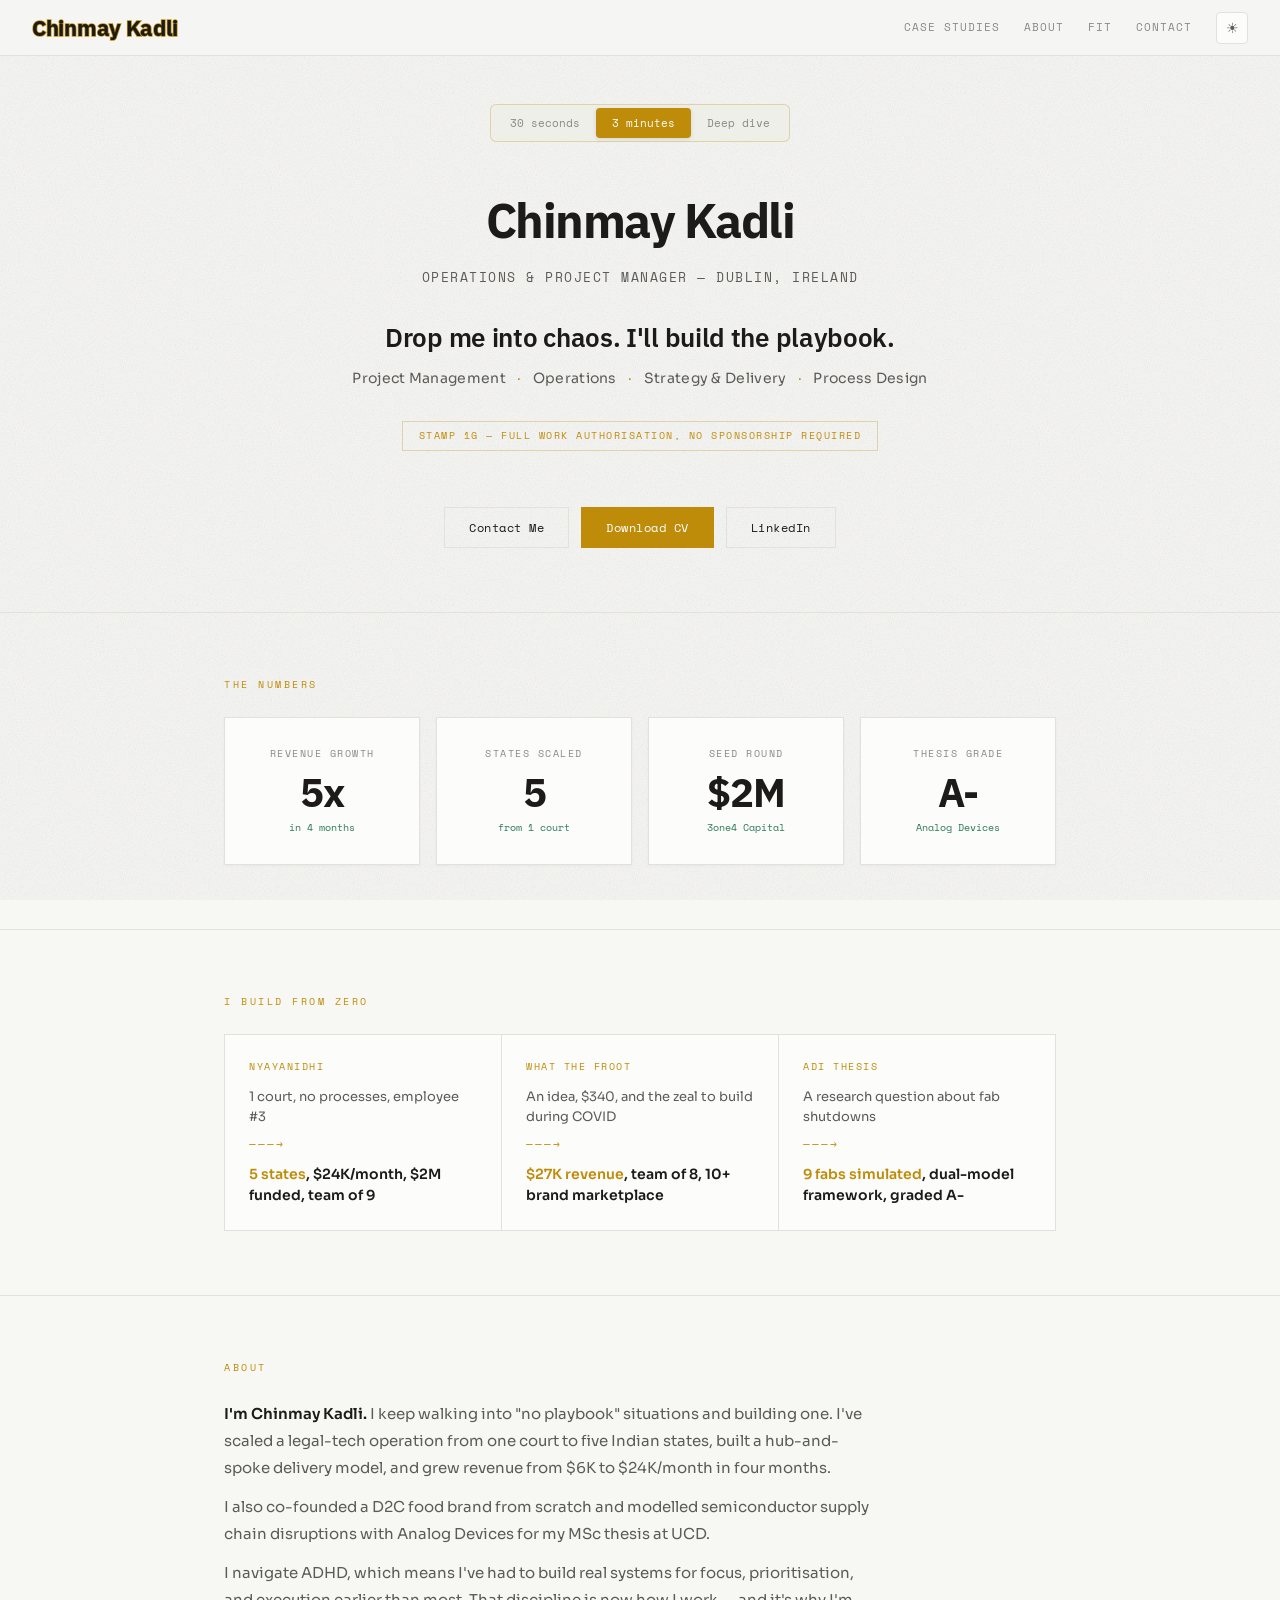
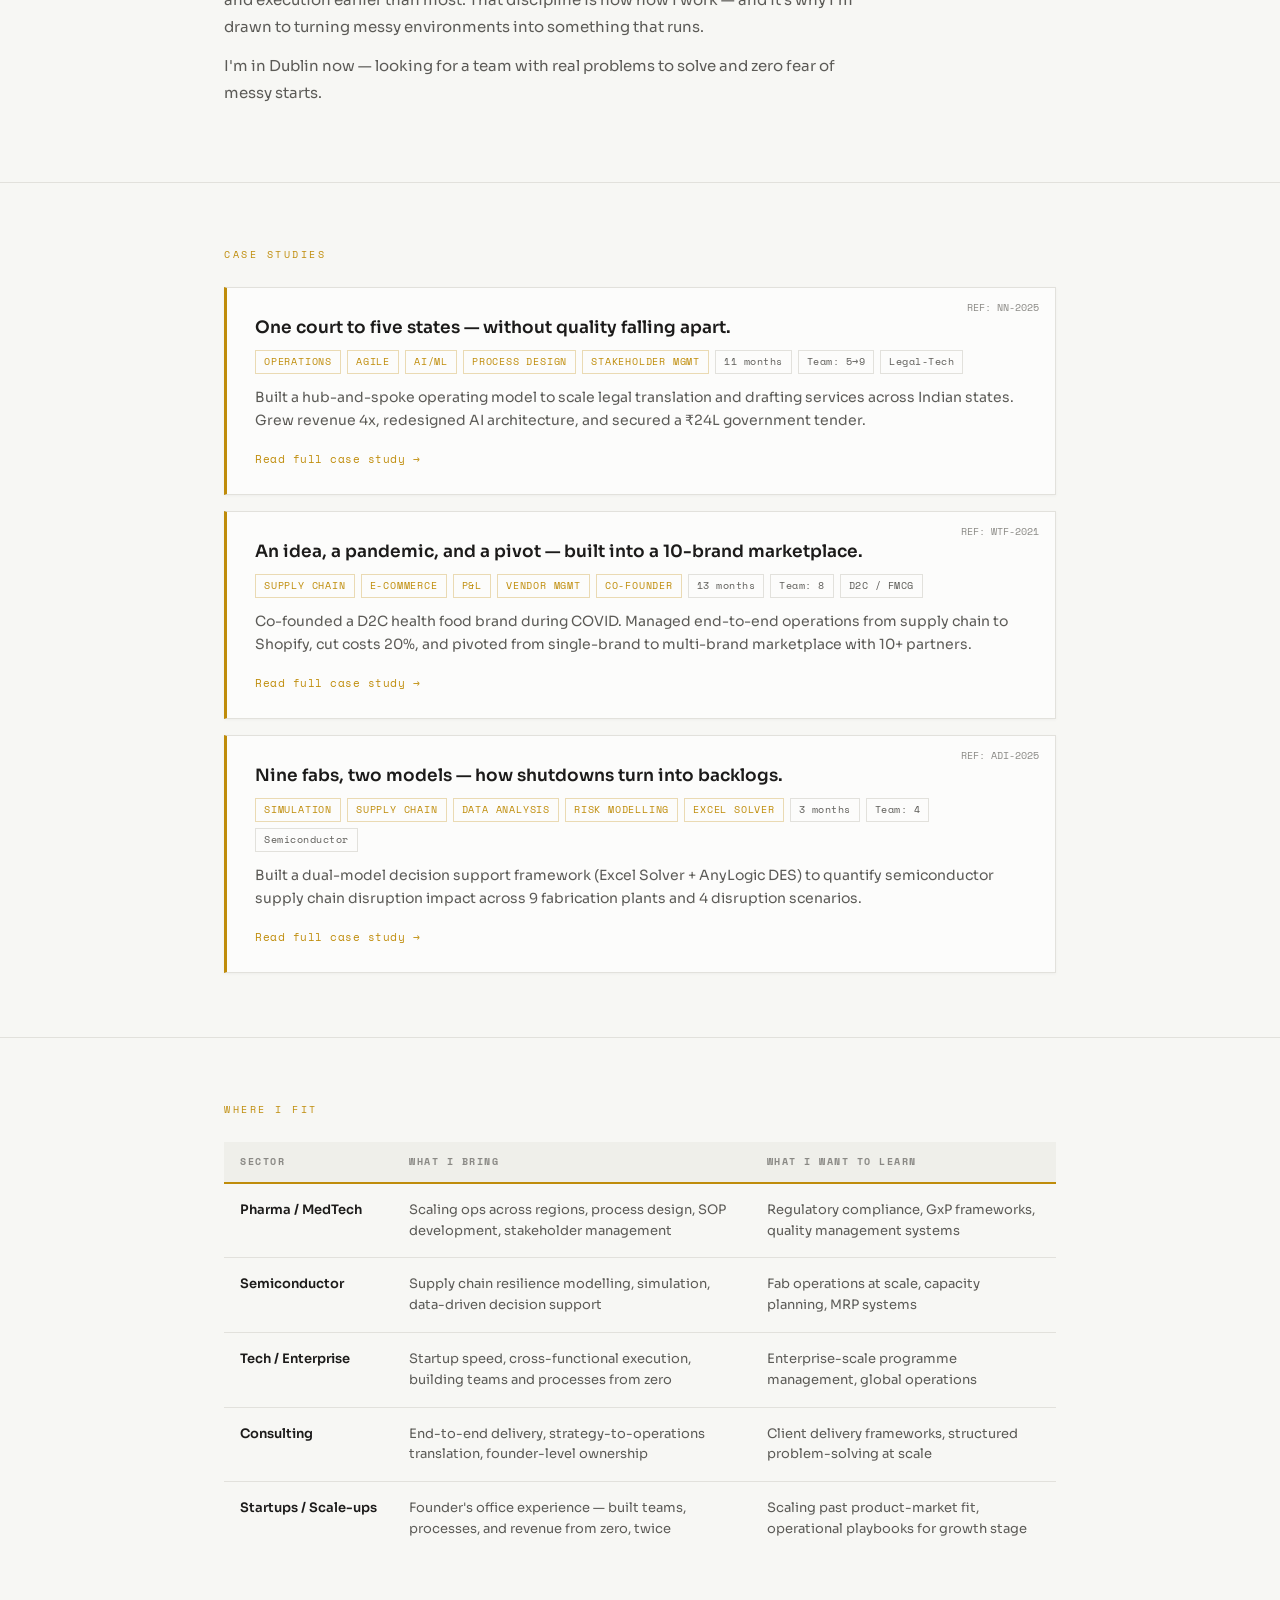
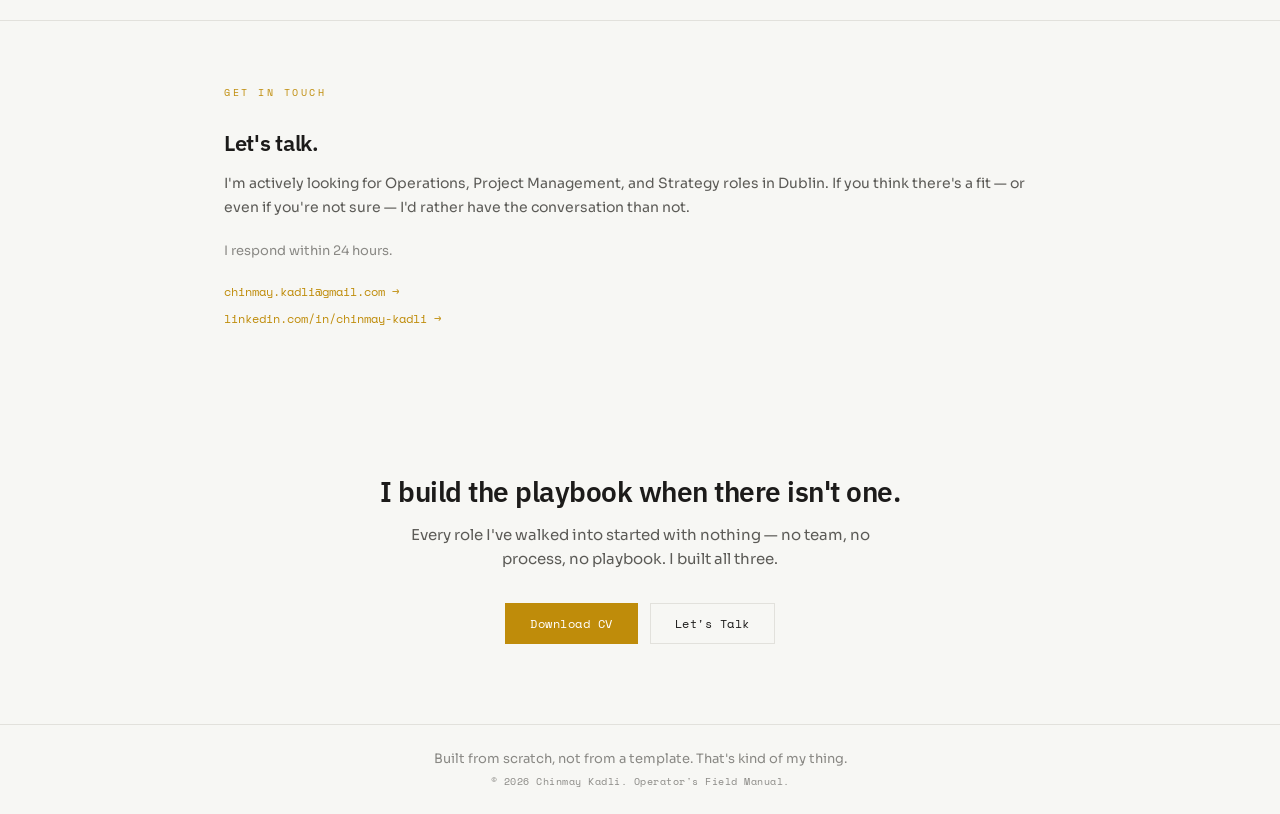
==== commit bb869e83: "Fix email address in contact section" ====
--- a/index.html
+++ b/index.html
@@ -258,7 +258,7 @@
       <p>I'm actively looking for Operations, Project Management, and Strategy roles in Dublin. If you think there's a fit — or even if you're not sure — I'd rather have the conversation than not.</p>
       <p style="font-size: 13px; color: var(--text3);">I respond within 24 hours.</p>
       <div class="contact-links">
-        <a href="mailto:chinmay.kadli@email.com" class="contact-link">chinmay.kadli@gmail.com →</a>
+        <a href="mailto:chinmay.kadli@gmail.com" class="contact-link">chinmay.kadli@gmail.com →</a>
         <a href="https://linkedin.com/in/chinmay-kadli" class="contact-link" target="_blank" rel="noopener">linkedin.com/in/chinmay-kadli →</a>
       </div>
     </div>
--- a/style.css
+++ b/style.css
@@ -104,10 +104,12 @@
 .nav-brand {
   font-family: 'IBM Plex Sans', sans-serif;
   font-weight: 700;
-  font-size: 18px;
-  color: var(--text);
+  font-size: 22px;
   text-decoration: none;
   letter-spacing: -0.3px;
+  color: var(--text);
+  paint-order: stroke fill;
+  -webkit-text-stroke: 1.5px var(--accent);
 }
 .nav-right {
   display: flex;
@@ -188,7 +190,7 @@
 .speed-toggle {
   display: inline-flex;
   background: var(--bg2);
-  border: 1px solid var(--border);
+  border: 1px solid var(--accent-border);
   border-radius: 6px;
   padding: 3px;
 }
@@ -204,9 +206,9 @@
   transition: all 0.2s cubic-bezier(0.25, 1, 0.5, 1);
 }
 .speed-btn.active {
-  background: var(--card);
-  color: var(--text);
-  box-shadow: 0 1px 4px rgba(0,0,0,0.08);
+  background: var(--accent);
+  color: #fff;
+  box-shadow: 0 1px 4px rgba(0,0,0,0.12);
 }
 .hero-name {
   font-family: 'IBM Plex Sans', sans-serif;
@@ -858,7 +860,7 @@
   .metric-value { font-size: 32px; }
   .container { padding: 0 16px; }
   .nav { padding: 0 16px; }
-  .nav-brand { font-size: 16px; }
+  .nav-brand { font-size: 16px; -webkit-text-stroke: 1px var(--accent); }
   .cs-title { font-size: 22px; }
   .cs-meta { grid-template-columns: 1fr; }
   .cs-metrics-grid { grid-template-columns: 1fr 1fr; }
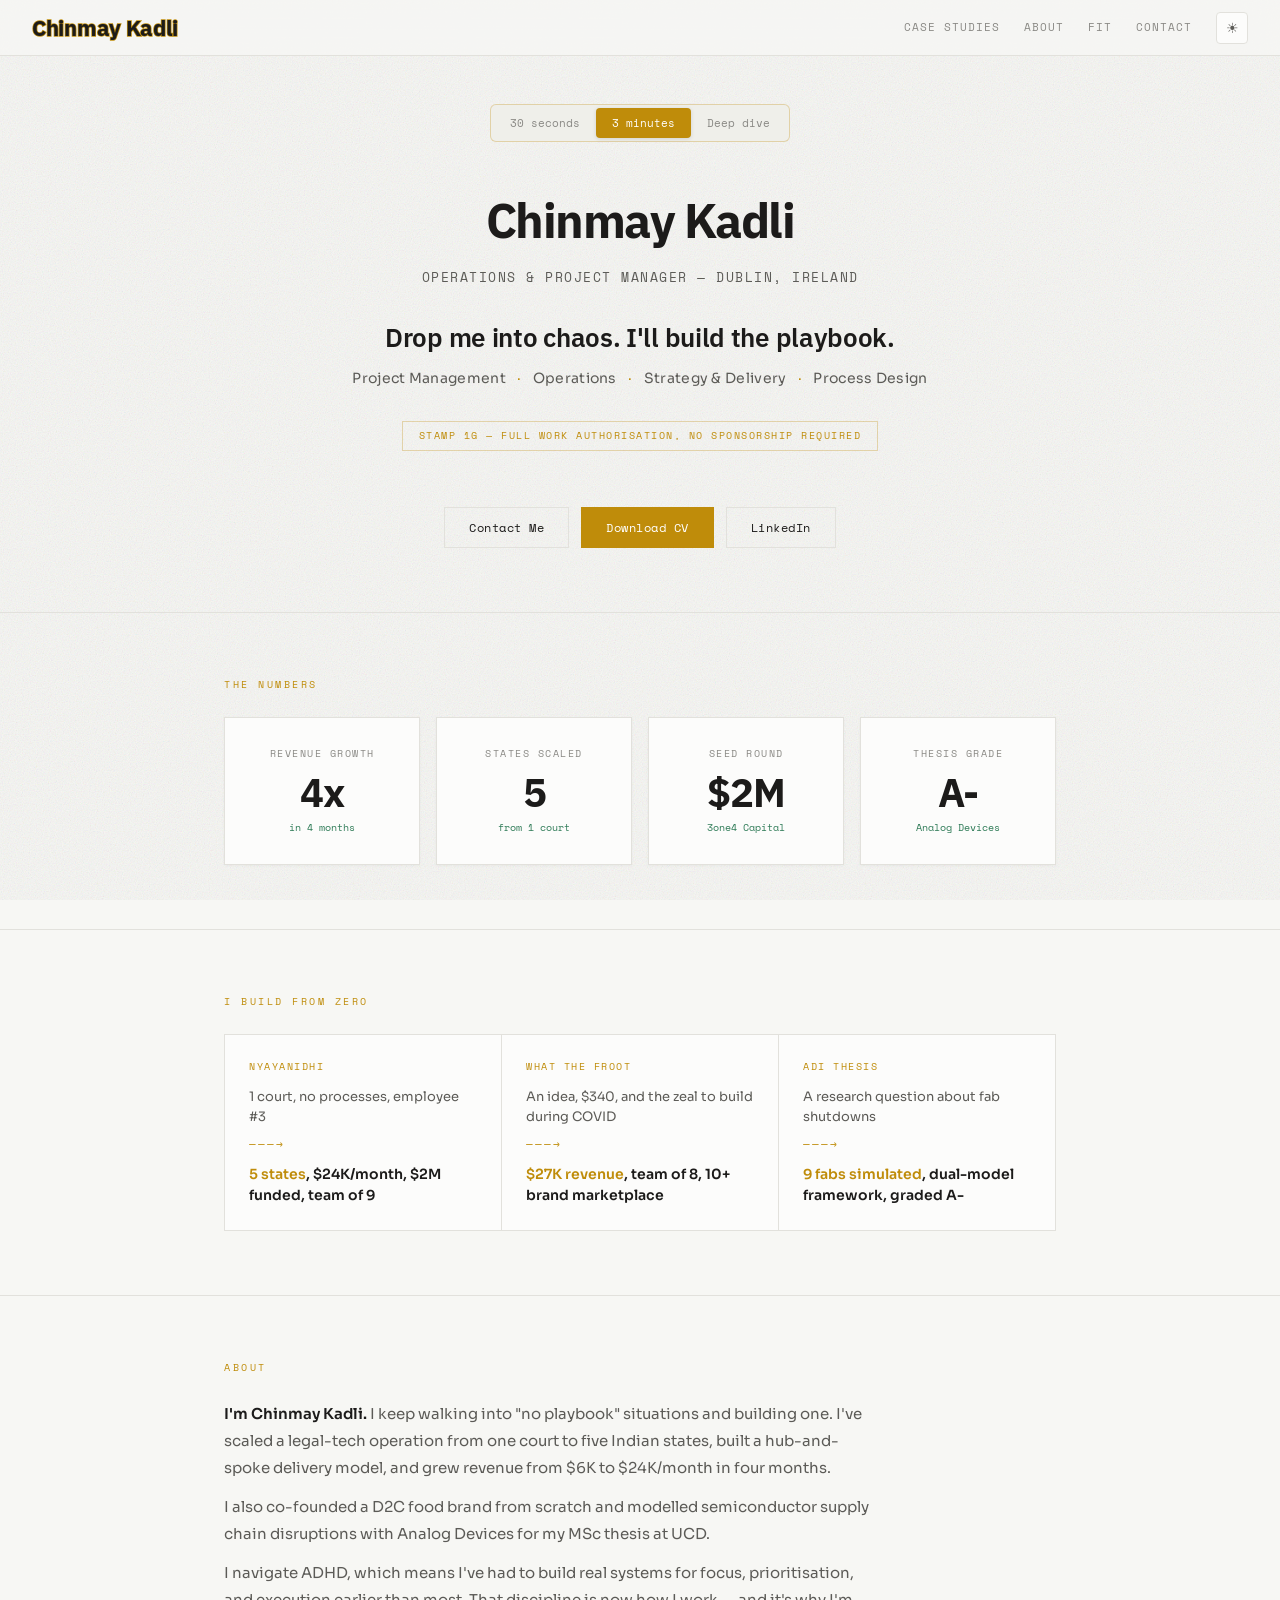
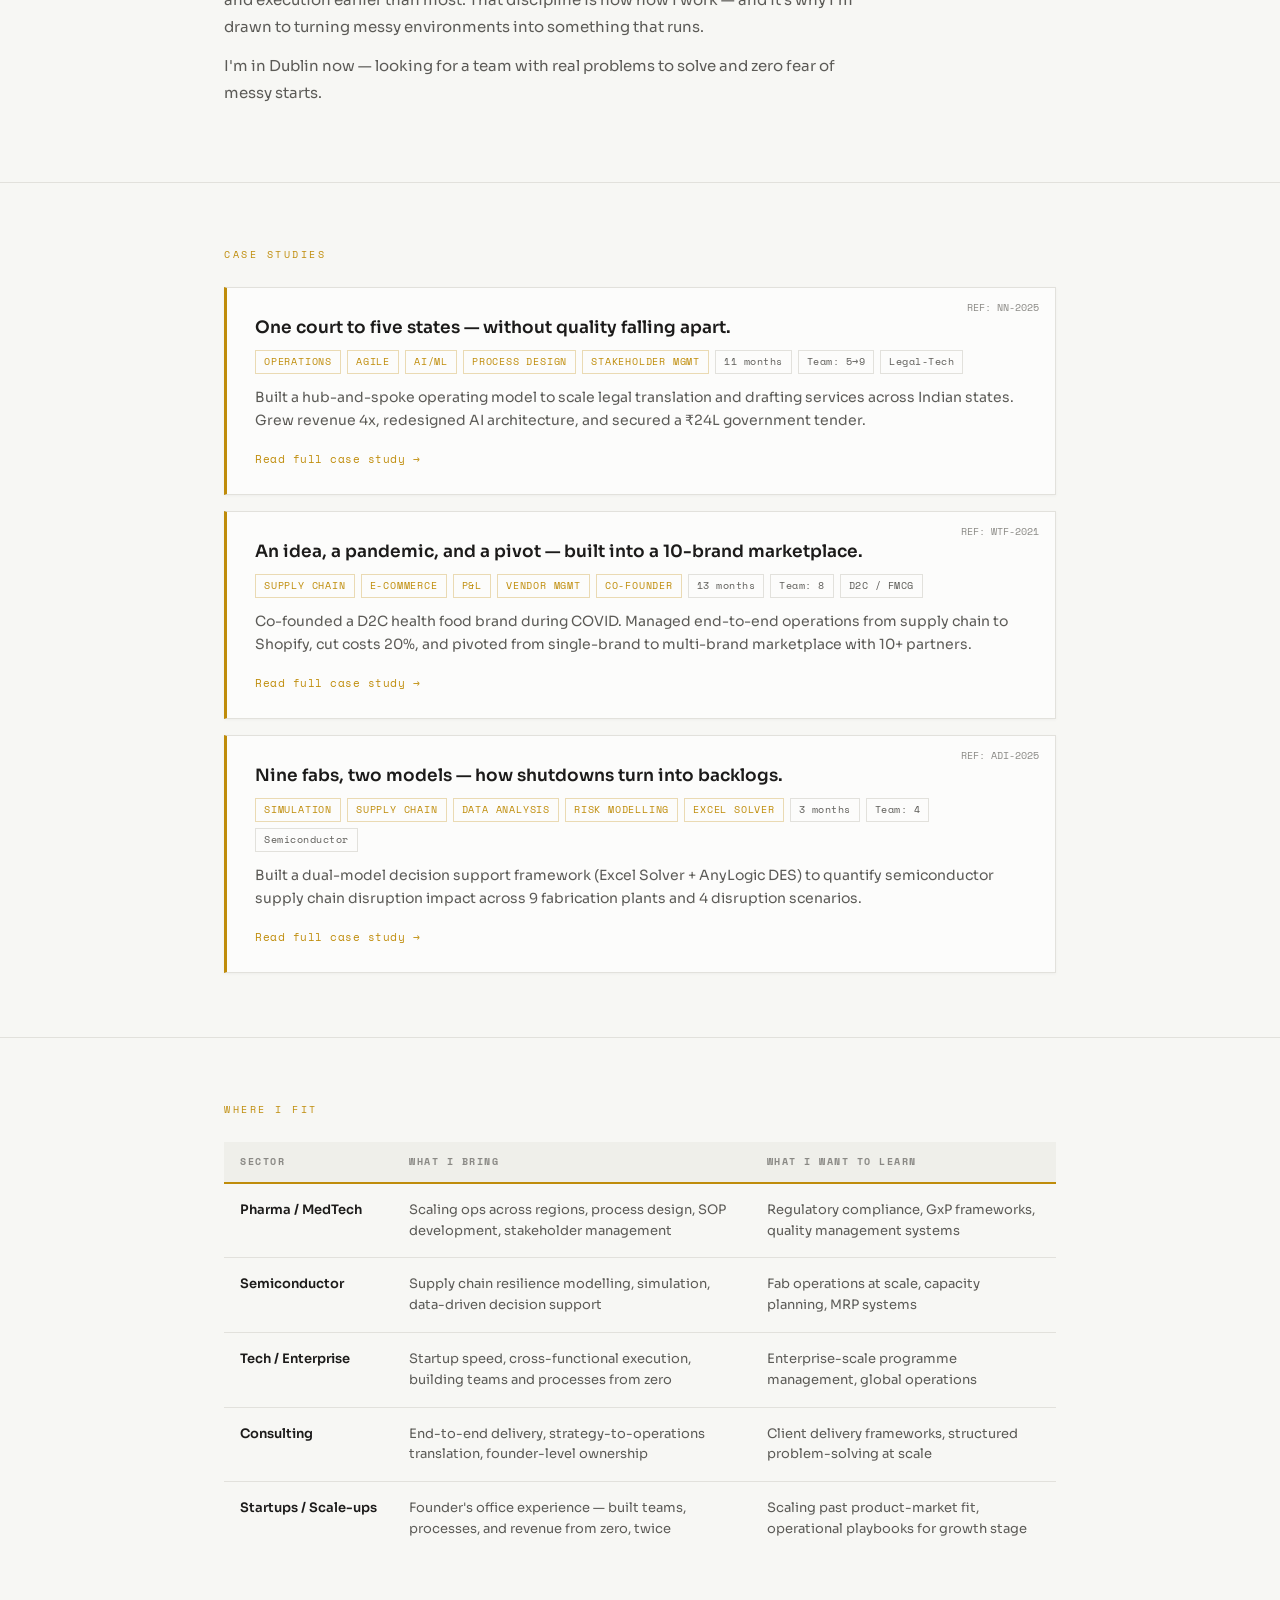
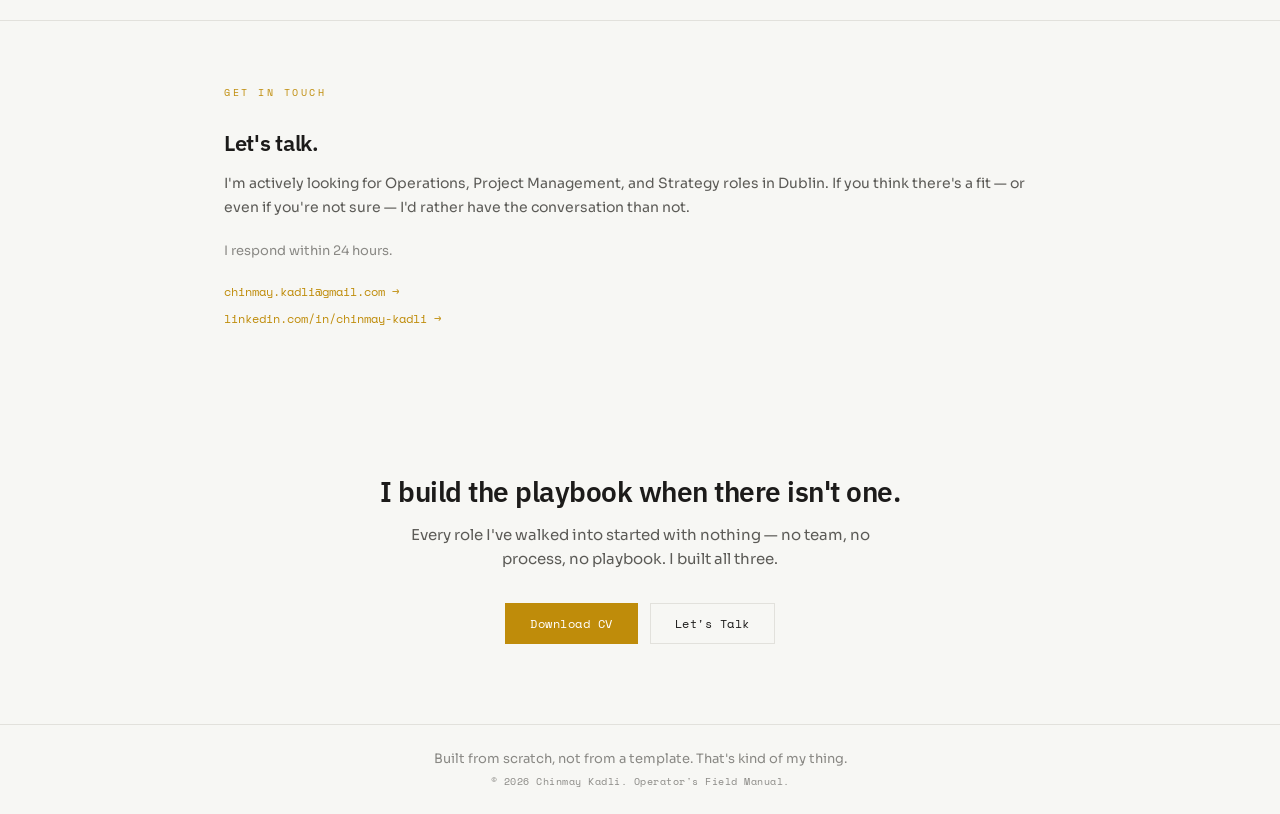
==== commit 15c5360b: "Change revenue growth metric from 5x to 4x" ====
--- a/index.html
+++ b/index.html
@@ -1,14 +1,14 @@
 <!DOCTYPE html>
 <html lang="en">
 <head>
-<meta charset="UTF-8">
+<meta charset="UTF-8"><link rel="icon" type="image/svg+xml" href="favicon.svg">
 <meta name="viewport" content="width=device-width, initial-scale=1.0">
 <title>Chinmay Kadli — Operations & Project Manager</title>
 <meta name="description" content="Portfolio of Chinmay Kadli — Operations, Project Management, and Strategy professional based in Dublin, Ireland. MSc Engineering Management, UCD.">
 <meta property="og:title" content="Chinmay Kadli — Operations & Project Manager">
 <meta property="og:description" content="Project Management · Operations · Strategy & Delivery. Based in Dublin, Ireland.">
 <meta property="og:type" content="website">
-<meta property="og:url" content="https://chinmay-kadli.netlify.app">
+<meta property="og:url" content="https://chinmaykadli.com">
 <meta name="twitter:card" content="summary_large_image">
 <link rel="preconnect" href="https://fonts.googleapis.com">
 <link rel="preconnect" href="https://fonts.gstatic.com" crossorigin>
@@ -73,7 +73,7 @@
     <div class="metrics-grid">
       <div class="metric-card">
         <div class="metric-label">Revenue Growth</div>
-        <div class="metric-value">5x</div>
+        <div class="metric-value">4x</div>
         <div class="metric-context">in 4 months</div>
       </div>
       <div class="metric-card">
@@ -312,5 +312,6 @@
 
 <script src="content.js"></script>
 <script src="main.js"></script>
+<script src="konami.js"></script>
 </body>
 </html>
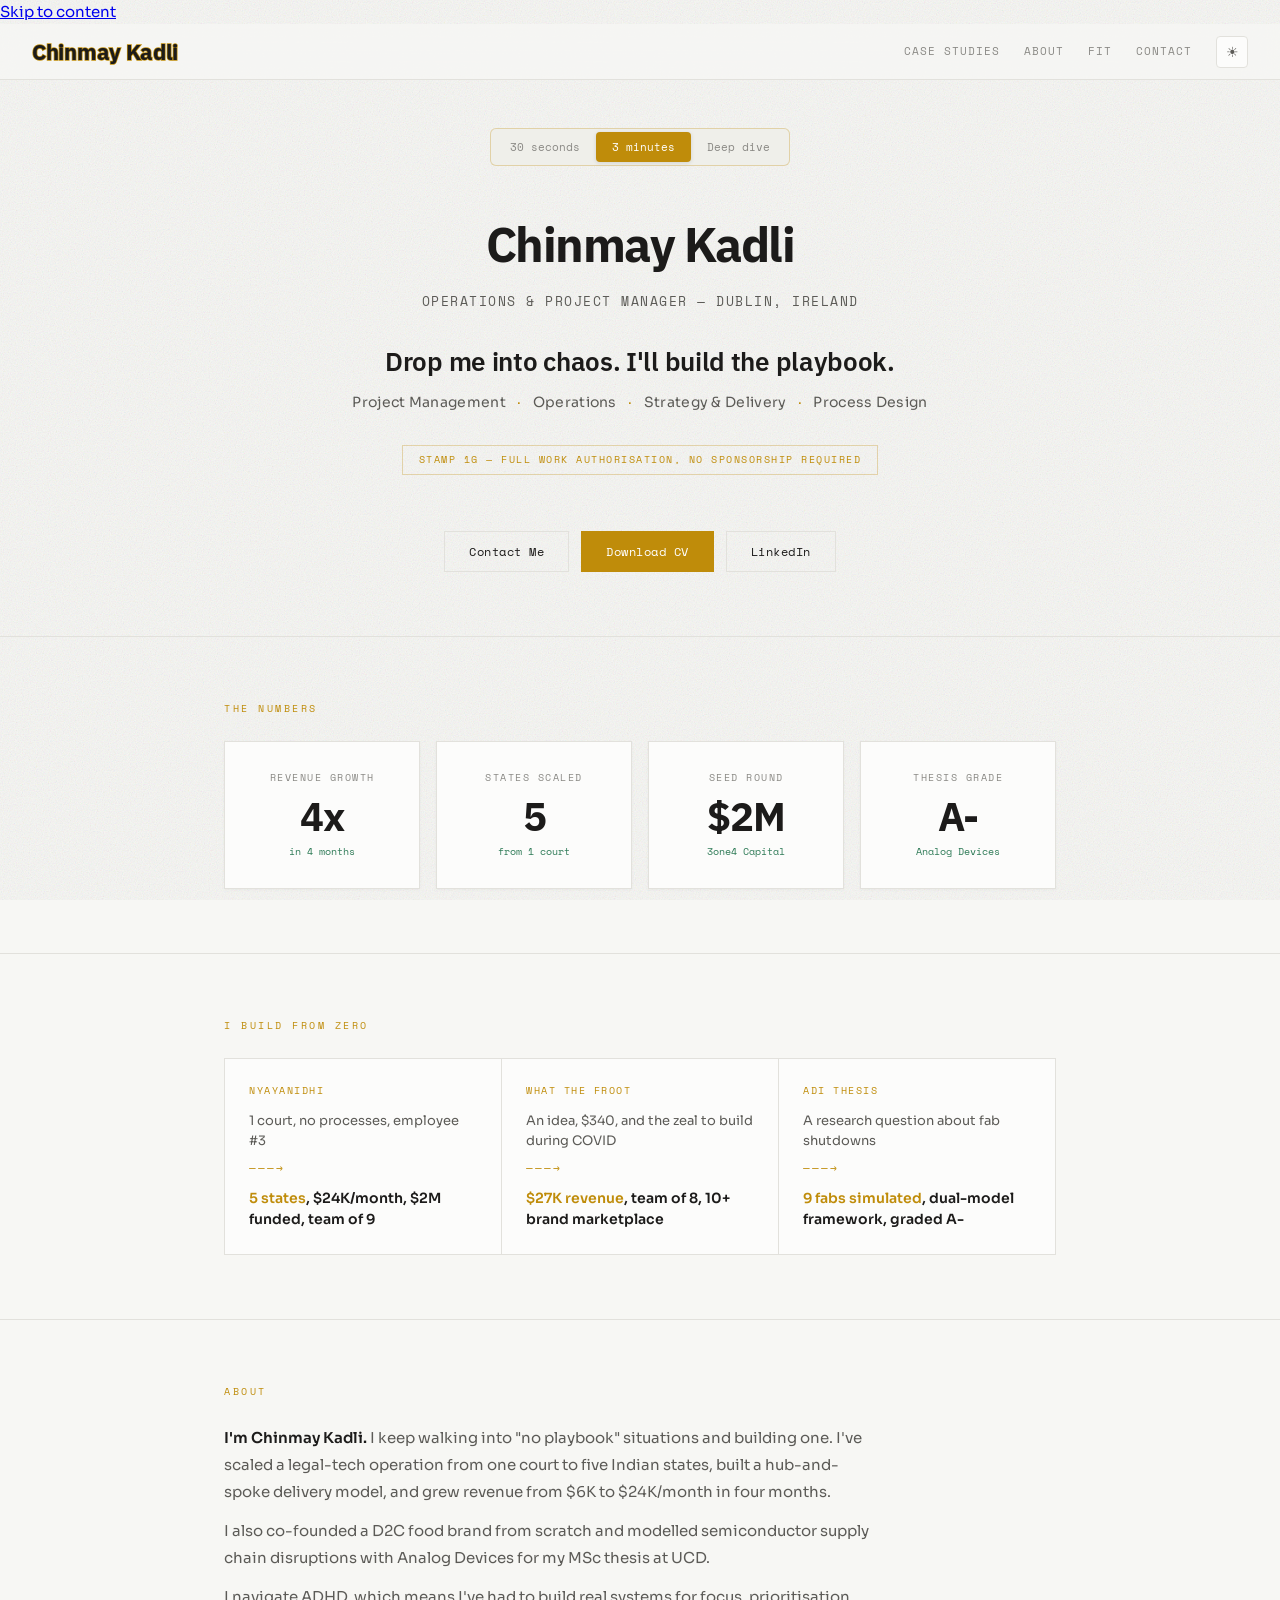
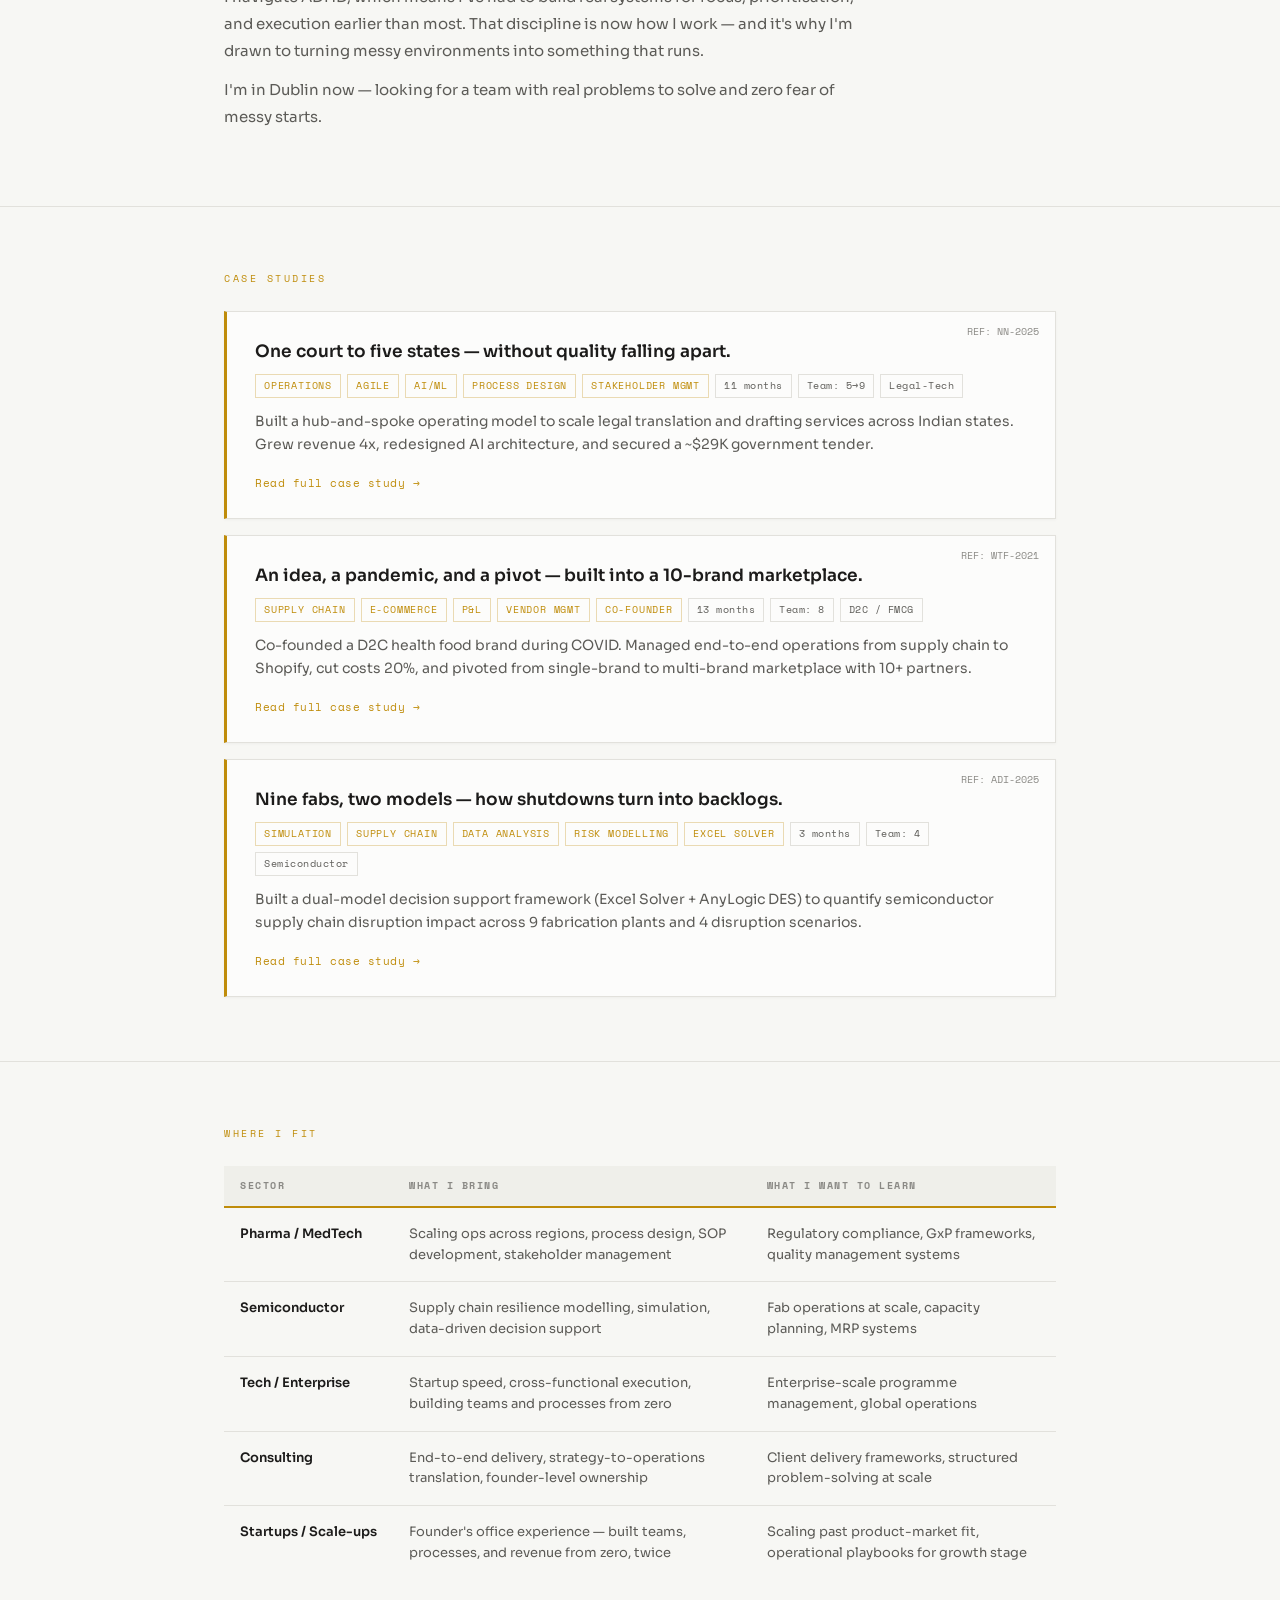
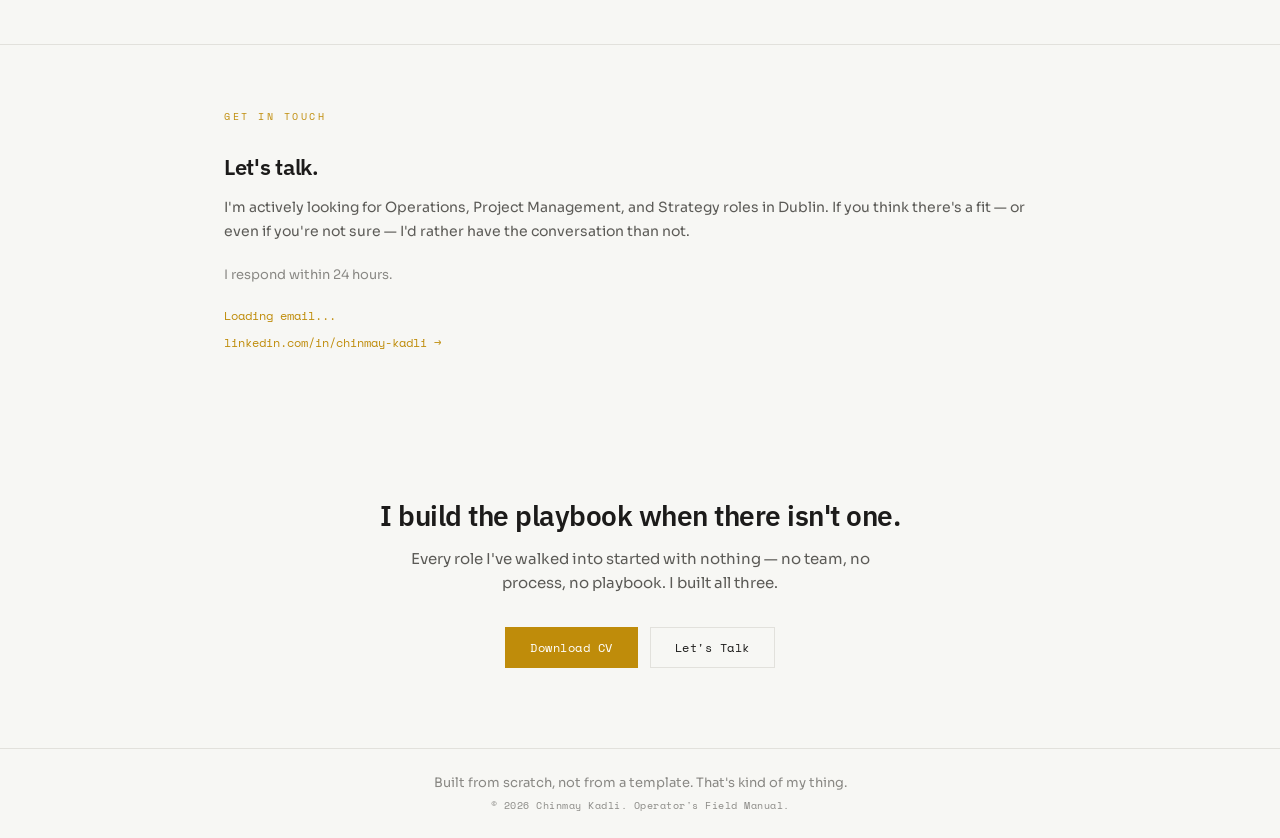
==== commit 83e66b4e: "Update meta tags and improve accessibility" ====
--- a/index.html
+++ b/index.html
@@ -4,12 +4,35 @@
 <meta charset="UTF-8"><link rel="icon" type="image/svg+xml" href="favicon.svg">
 <meta name="viewport" content="width=device-width, initial-scale=1.0">
 <title>Chinmay Kadli — Operations & Project Manager</title>
-<meta name="description" content="Portfolio of Chinmay Kadli — Operations, Project Management, and Strategy professional based in Dublin, Ireland. MSc Engineering Management, UCD.">
+<meta name="description" content="Chinmay Kadli — Operations & Project Manager based in Dublin, Ireland. Stamp 1G work authorisation. MSc Engineering Management, UCD. Strategy, delivery, and process design.">
+<link rel="canonical" href="https://chinmaykadli.com/">
 <meta property="og:title" content="Chinmay Kadli — Operations & Project Manager">
-<meta property="og:description" content="Project Management · Operations · Strategy & Delivery. Based in Dublin, Ireland.">
+<meta property="og:description" content="Drop me into chaos. I'll build the playbook. Operations & Project Manager in Dublin, Ireland.">
 <meta property="og:type" content="website">
 <meta property="og:url" content="https://chinmaykadli.com">
 <meta name="twitter:card" content="summary_large_image">
+<meta name="twitter:title" content="Chinmay Kadli — Operations & Project Manager">
+<meta name="twitter:description" content="Drop me into chaos. I'll build the playbook. Operations & Project Manager in Dublin, Ireland.">
+<script type="application/ld+json">
+{
+  "@context": "https://schema.org",
+  "@type": "Person",
+  "name": "Chinmay BS Kadli",
+  "url": "https://chinmaykadli.com",
+  "jobTitle": "Operations & Project Manager",
+  "sameAs": ["https://linkedin.com/in/chinmay-kadli"],
+  "alumniOf": {
+    "@type": "CollegeOrUniversity",
+    "name": "University College Dublin"
+  },
+  "knowsAbout": ["Project Management", "Operations Management", "Strategy & Delivery", "Process Design", "Supply Chain Management"],
+  "address": {
+    "@type": "PostalAddress",
+    "addressLocality": "Dublin",
+    "addressCountry": "IE"
+  }
+}
+</script>
 <link rel="preconnect" href="https://fonts.googleapis.com">
 <link rel="preconnect" href="https://fonts.gstatic.com" crossorigin>
 <link rel="preload" href="https://fonts.googleapis.com/css2?family=IBM+Plex+Sans:wght@400;500;600;700&display=swap" as="style">
@@ -26,28 +49,31 @@
 </head>
 <body data-speed="3min">
 
+<a class="skip-link" href="#main-content">Skip to content</a>
 <div class="scroll-progress" id="scrollProgress"></div>
 
 <!-- NAV -->
-<nav class="nav">
+<nav class="nav" aria-label="Main navigation">
   <a href="index.html" class="nav-brand">Chinmay Kadli</a>
   <div class="nav-right">
     <a href="#cases" class="hide-mobile">Case Studies</a>
     <a href="#about" class="hide-mobile">About</a>
     <a href="#fit" class="hide-mobile">Fit</a>
     <a href="#contact" class="hide-mobile">Contact</a>
-    <button class="theme-toggle" id="themeToggle" onclick="toggleTheme()">☀</button>
+    <button class="theme-toggle" id="themeToggle" aria-label="Toggle dark mode" onclick="toggleTheme()">☀</button>
   </div>
 </nav>
+
+<main id="main-content">
 
 <!-- HERO -->
 <section class="hero">
   <div class="container">
     <div class="hero-speed">
-      <div class="speed-toggle">
-        <button class="speed-btn" onclick="setSpeed('30s')">30 seconds</button>
-        <button class="speed-btn active" onclick="setSpeed('3min')">3 minutes</button>
-        <button class="speed-btn" onclick="setSpeed('deep')">Deep dive</button>
+      <div class="speed-toggle" role="tablist" aria-label="Content depth">
+        <button class="speed-btn" role="tab" aria-selected="false" id="tab-30s" onclick="setSpeed('30s')">30 seconds</button>
+        <button class="speed-btn active" role="tab" aria-selected="true" id="tab-3min" onclick="setSpeed('3min')">3 minutes</button>
+        <button class="speed-btn" role="tab" aria-selected="false" id="tab-deep" onclick="setSpeed('deep')">Deep dive</button>
       </div>
     </div>
     <h1 class="hero-name">Chinmay Kadli</h1>
@@ -59,7 +85,7 @@
     <div class="hero-cta">
       <a href="#contact" class="btn-secondary">Contact Me</a>
       <button class="btn-primary" onclick="openModal()">Download CV</button>
-      <a href="https://linkedin.com/in/chinmay-kadli" class="btn-secondary" target="_blank" rel="noopener">LinkedIn</a>
+      <a href="https://linkedin.com/in/chinmay-kadli" class="btn-secondary" target="_blank" rel="noopener noreferrer">LinkedIn</a>
     </div>
   </div>
 </section>
@@ -147,7 +173,7 @@
     <div class="section-label">Case Studies</div>
     <div class="case-cards">
 
-      <a href="case-study-nn.html" class="case-card">
+      <a href="case-study-nn.html" class="case-card" aria-label="Read full NyayaNidhi case study: One court to five states">
         <span class="case-ref">REF: NN-2025</span>
         <div class="case-hook">One court to five states — without quality falling apart.</div>
         <div class="case-tags">
@@ -160,11 +186,11 @@
           <span class="tag-meta">Team: 5→9</span>
           <span class="tag-meta">Legal-Tech</span>
         </div>
-        <div class="case-desc">Built a hub-and-spoke operating model to scale legal translation and drafting services across Indian states. Grew revenue 4x, redesigned AI architecture, and secured a ₹24L government tender.</div>
+        <div class="case-desc">Built a hub-and-spoke operating model to scale legal translation and drafting services across Indian states. Grew revenue 4x, redesigned AI architecture, and secured a ~$29K government tender.</div>
         <span class="case-link">Read full case study →</span>
       </a>
 
-      <a href="case-study-wtf.html" class="case-card">
+      <a href="case-study-wtf.html" class="case-card" aria-label="Read full What The Froot case study: D2C brand from zero">
         <span class="case-ref">REF: WTF-2021</span>
         <div class="case-hook">An idea, a pandemic, and a pivot — built into a 10-brand marketplace.</div>
         <div class="case-tags">
@@ -181,7 +207,7 @@
         <span class="case-link">Read full case study →</span>
       </a>
 
-      <a href="case-study-adi.html" class="case-card">
+      <a href="case-study-adi.html" class="case-card" aria-label="Read full ADI thesis case study: Semiconductor supply chain simulation">
         <span class="case-ref">REF: ADI-2025</span>
         <div class="case-hook">Nine fabs, two models — how shutdowns turn into backlogs.</div>
         <div class="case-tags">
@@ -218,29 +244,29 @@
       </thead>
       <tbody>
         <tr>
-          <td>Pharma / MedTech</td>
-          <td>Scaling ops across regions, process design, SOP development, stakeholder management</td>
-          <td>Regulatory compliance, GxP frameworks, quality management systems</td>
-        </tr>
-        <tr>
-          <td>Semiconductor</td>
-          <td>Supply chain resilience modelling, simulation, data-driven decision support</td>
-          <td>Fab operations at scale, capacity planning, MRP systems</td>
-        </tr>
-        <tr>
-          <td>Tech / Enterprise</td>
-          <td>Startup speed, cross-functional execution, building teams and processes from zero</td>
-          <td>Enterprise-scale programme management, global operations</td>
-        </tr>
-        <tr>
-          <td>Consulting</td>
-          <td>End-to-end delivery, strategy-to-operations translation, founder-level ownership</td>
-          <td>Client delivery frameworks, structured problem-solving at scale</td>
-        </tr>
-        <tr>
-          <td>Startups / Scale-ups</td>
-          <td>Founder's office experience — built teams, processes, and revenue from zero, twice</td>
-          <td>Scaling past product-market fit, operational playbooks for growth stage</td>
+          <td data-label="Sector">Pharma / MedTech</td>
+          <td data-label="What I Bring">Scaling ops across regions, process design, SOP development, stakeholder management</td>
+          <td data-label="What I Want to Learn">Regulatory compliance, GxP frameworks, quality management systems</td>
+        </tr>
+        <tr>
+          <td data-label="Sector">Semiconductor</td>
+          <td data-label="What I Bring">Supply chain resilience modelling, simulation, data-driven decision support</td>
+          <td data-label="What I Want to Learn">Fab operations at scale, capacity planning, MRP systems</td>
+        </tr>
+        <tr>
+          <td data-label="Sector">Tech / Enterprise</td>
+          <td data-label="What I Bring">Startup speed, cross-functional execution, building teams and processes from zero</td>
+          <td data-label="What I Want to Learn">Enterprise-scale programme management, global operations</td>
+        </tr>
+        <tr>
+          <td data-label="Sector">Consulting</td>
+          <td data-label="What I Bring">End-to-end delivery, strategy-to-operations translation, founder-level ownership</td>
+          <td data-label="What I Want to Learn">Client delivery frameworks, structured problem-solving at scale</td>
+        </tr>
+        <tr>
+          <td data-label="Sector">Startups / Scale-ups</td>
+          <td data-label="What I Bring">Founder's office experience — built teams, processes, and revenue from zero, twice</td>
+          <td data-label="What I Want to Learn">Scaling past product-market fit, operational playbooks for growth stage</td>
         </tr>
       </tbody>
     </table>
@@ -258,12 +284,14 @@
       <p>I'm actively looking for Operations, Project Management, and Strategy roles in Dublin. If you think there's a fit — or even if you're not sure — I'd rather have the conversation than not.</p>
       <p style="font-size: 13px; color: var(--text3);">I respond within 24 hours.</p>
       <div class="contact-links">
-        <a href="mailto:chinmay.kadli@gmail.com" class="contact-link">chinmay.kadli@gmail.com →</a>
-        <a href="https://linkedin.com/in/chinmay-kadli" class="contact-link" target="_blank" rel="noopener">linkedin.com/in/chinmay-kadli →</a>
-      </div>
-    </div>
-  </div>
-</section>
+        <a class="contact-link" id="emailLink" data-u="chinmay.kadli" data-d="gmail.com" href="#">Loading email...</a>
+        <a href="https://linkedin.com/in/chinmay-kadli" class="contact-link" target="_blank" rel="noopener noreferrer">linkedin.com/in/chinmay-kadli →</a>
+      </div>
+    </div>
+  </div>
+</section>
+
+</main>
 
 <!-- PEAK END -->
 <section class="peak-end">
@@ -286,10 +314,10 @@
 </footer>
 
 <!-- CV MODAL -->
-<div class="modal-overlay" id="cvModal" onclick="closeModal(event)">
+<div class="modal-overlay" id="cvModal" role="dialog" aria-modal="true" aria-labelledby="modalTitle" aria-describedby="modalSubtitle" aria-hidden="true" onclick="closeModal(event)">
   <div class="modal" onclick="event.stopPropagation()">
-    <div class="modal-title">Download my CV</div>
-    <div class="modal-subtitle">What role are you considering me for?</div>
+    <div class="modal-title" id="modalTitle">Download my CV</div>
+    <div class="modal-subtitle" id="modalSubtitle">What role are you considering me for?</div>
     <button class="modal-option" onclick="downloadCV('pm')">
       <div class="opt-title">Project Management</div>
       <div class="opt-desc">PM, Associate PM, Junior PM roles</div>
@@ -312,6 +340,7 @@
 
 <script src="content.js"></script>
 <script src="main.js"></script>
+<script src="tracking.js"></script>
 <script src="konami.js"></script>
 </body>
 </html>
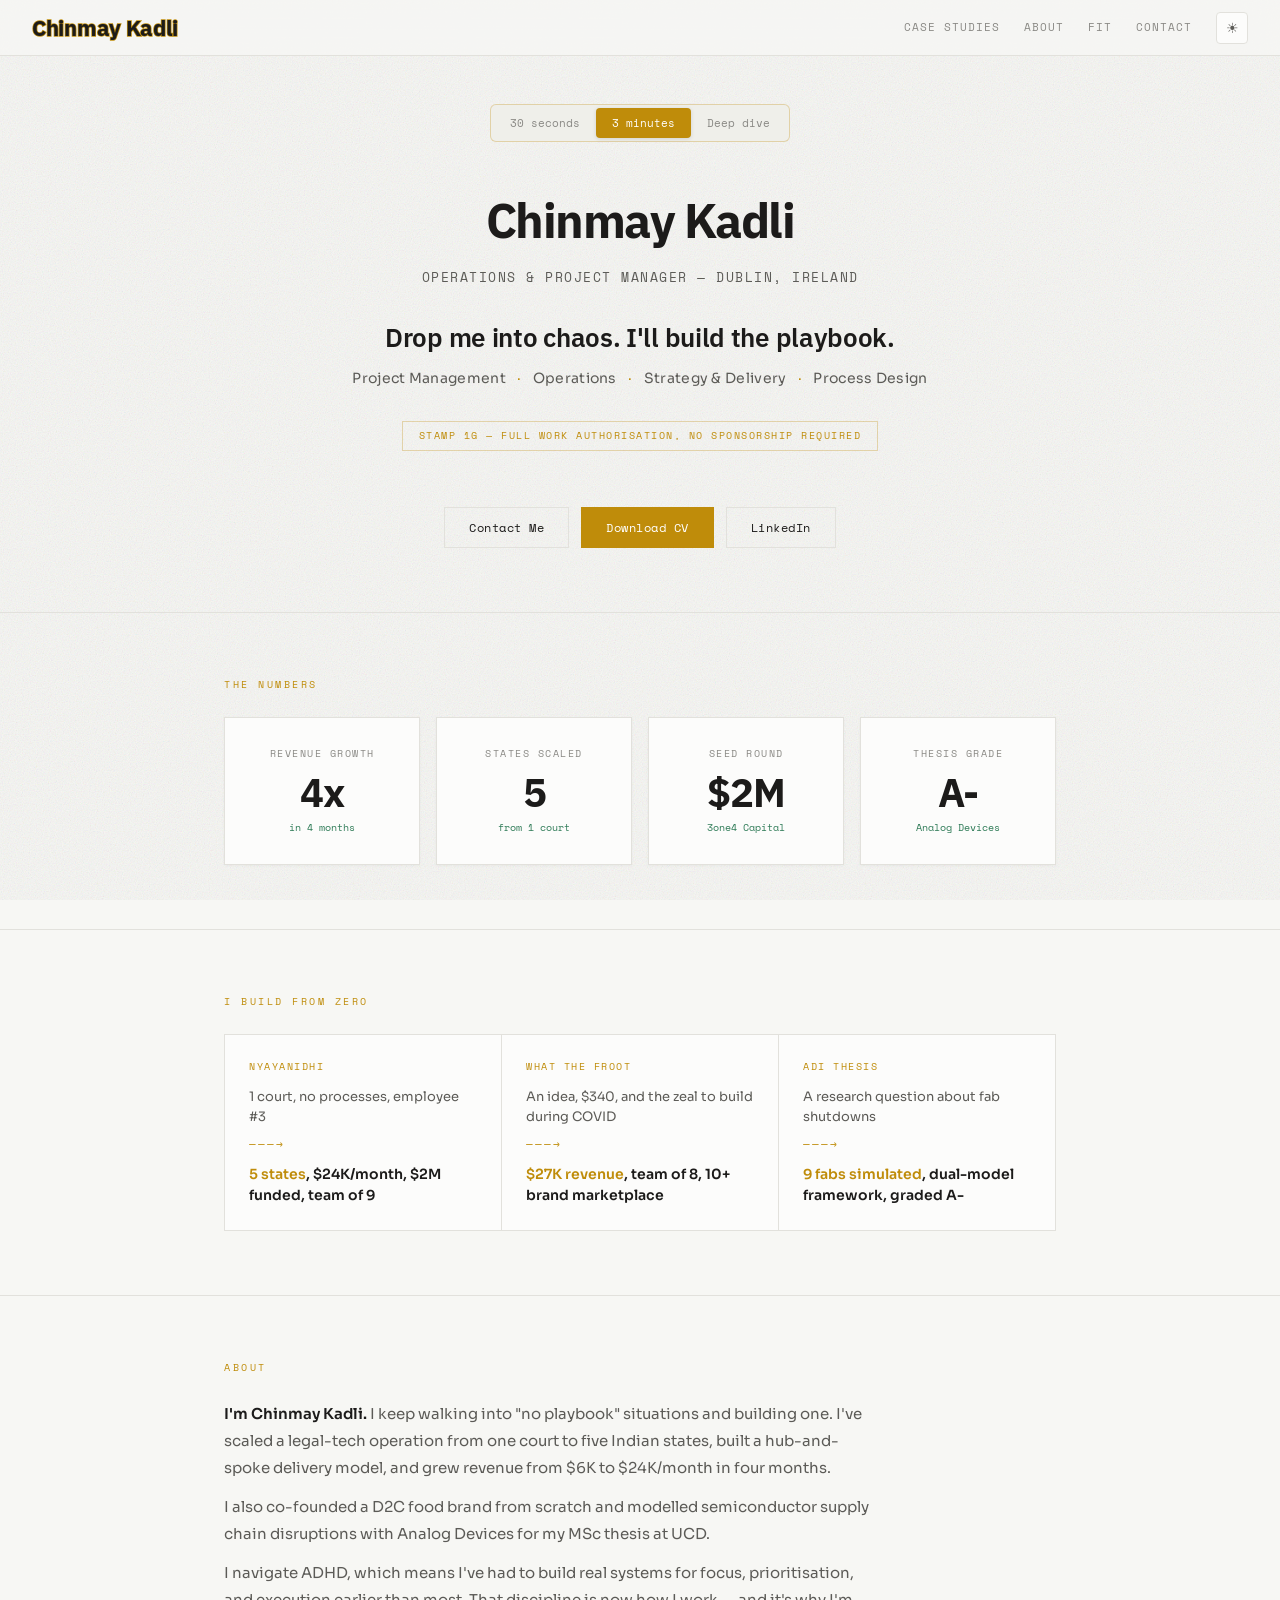
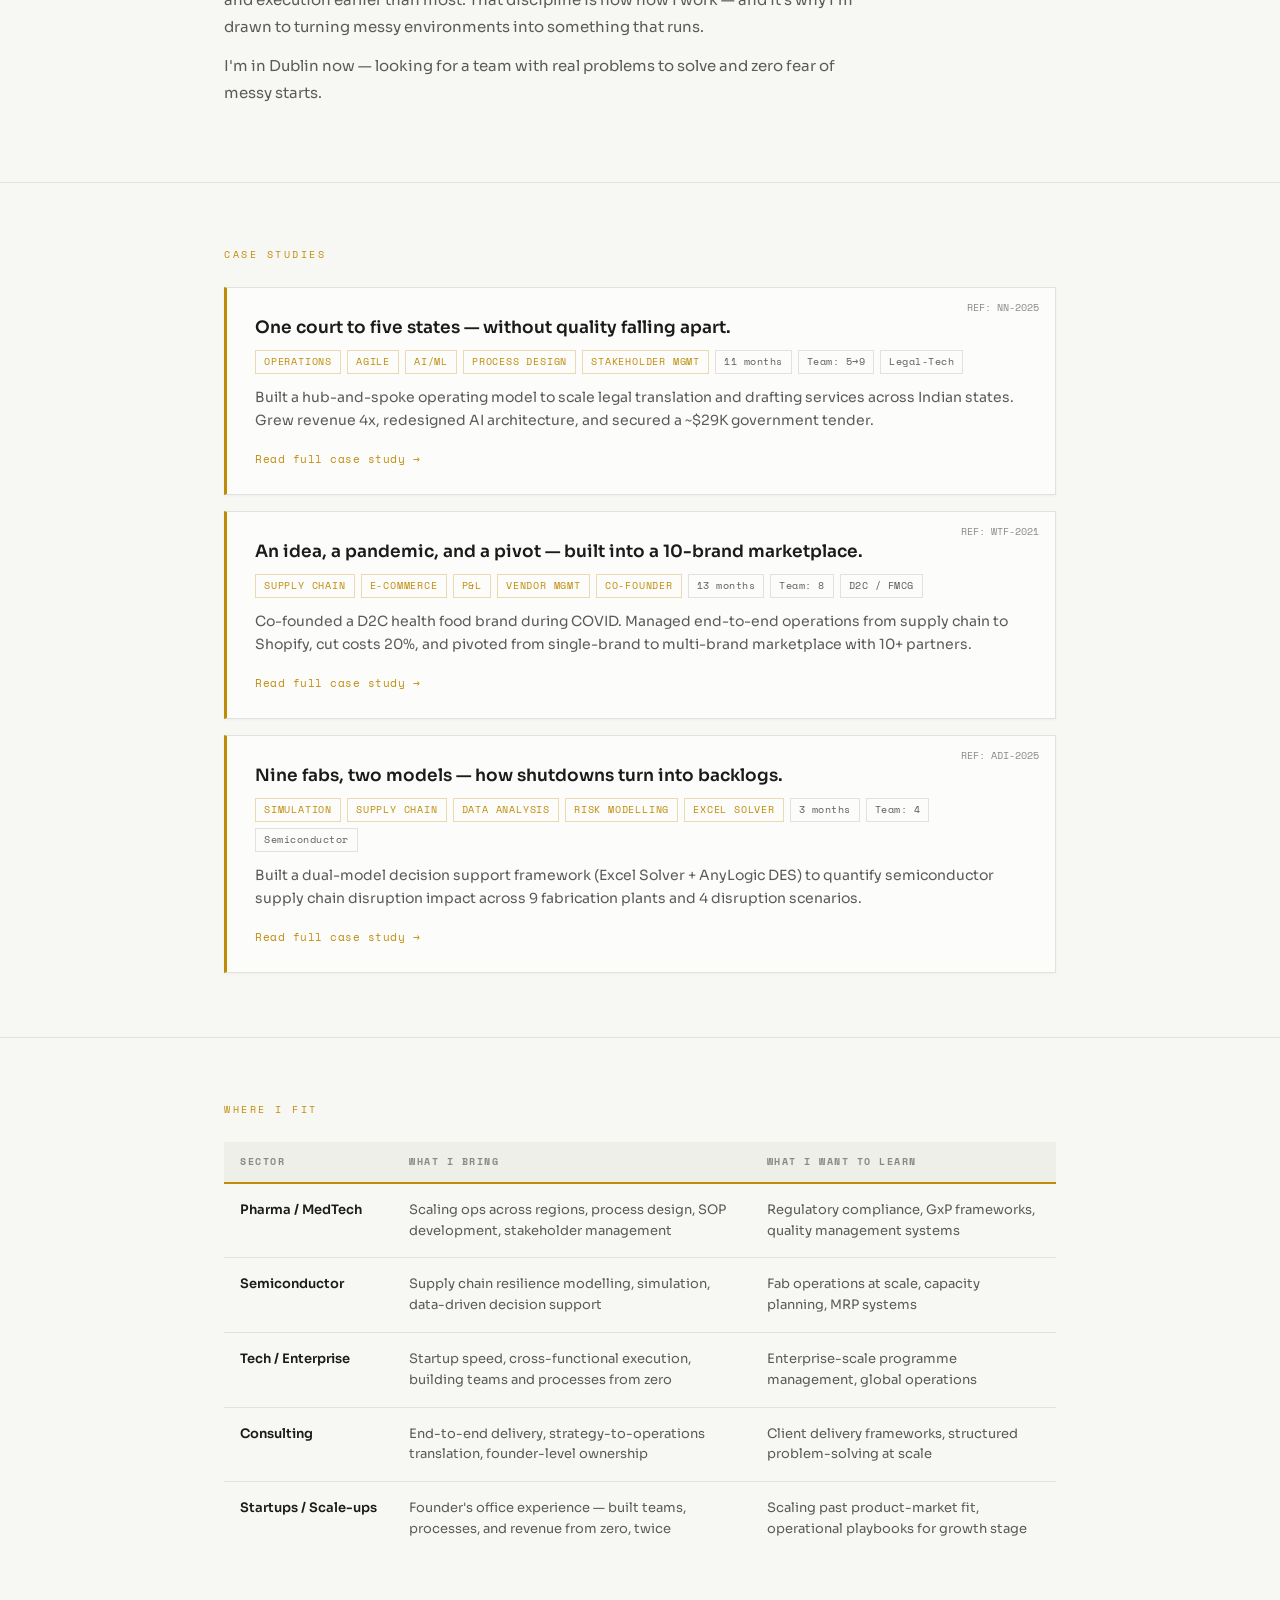
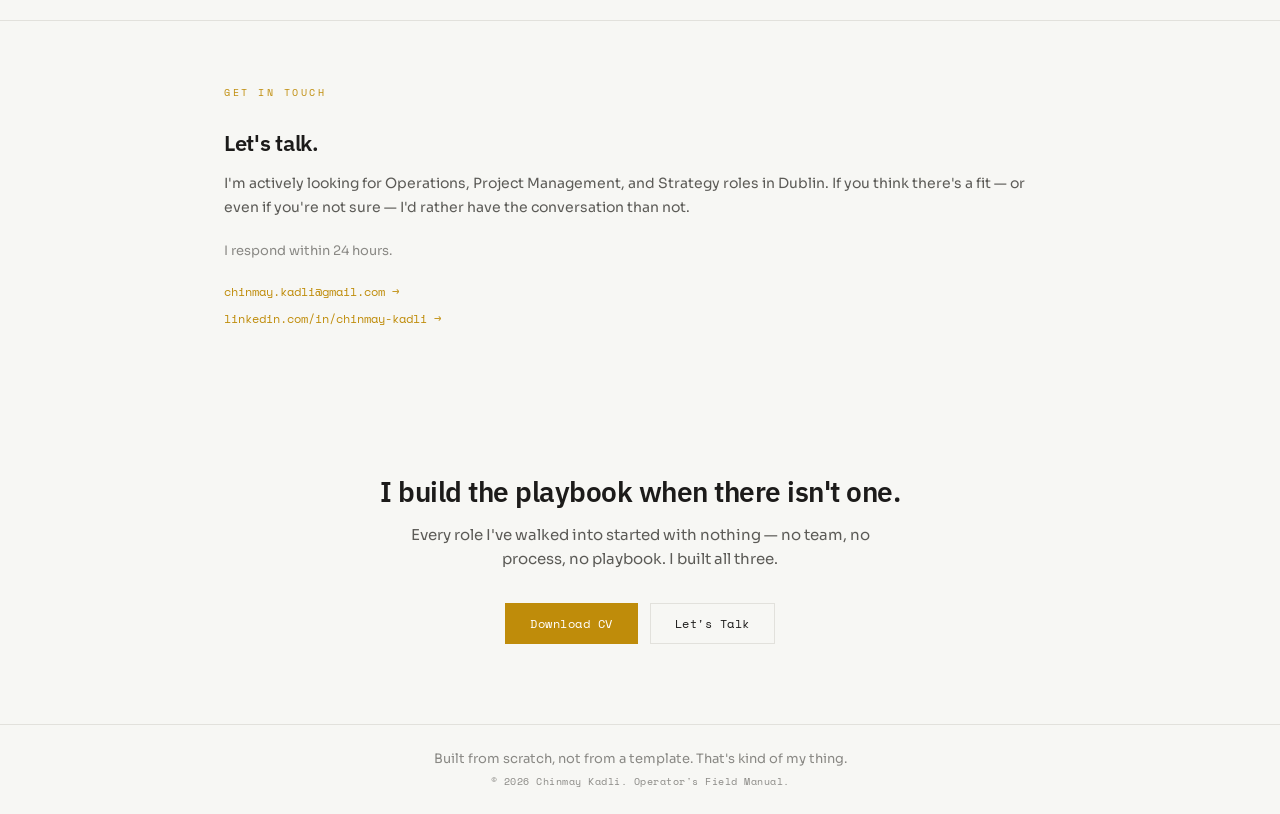
==== commit 06386c3f: "Add Umami analytics script to index.html" ====
--- a/index.html
+++ b/index.html
@@ -1,5 +1,6 @@
 <!DOCTYPE html>
 <html lang="en">
+<script defer src="https://cloud.umami.is/script.js" data-website-id="e24d03d6-a9ee-4476-bae3-378e1e219a56"></script>
 <head>
 <meta charset="UTF-8"><link rel="icon" type="image/svg+xml" href="favicon.svg">
 <meta name="viewport" content="width=device-width, initial-scale=1.0">
--- a/style.css
+++ b/style.css
@@ -21,6 +21,7 @@
   --shadow-md: 0 4px 12px rgba(0,0,0,0.07);
   --shadow-lg: 0 8px 24px rgba(0,0,0,0.1);
   --noise-opacity: 0.40;
+  --focus-ring: 0 0 0 2px var(--bg), 0 0 0 4px var(--accent);
 }
 [data-theme="dark"] {
   --bg: #121212;
@@ -40,6 +41,7 @@
   --shadow-md: 0 4px 12px rgba(0,0,0,0.25);
   --shadow-lg: 0 8px 24px rgba(0,0,0,0.3);
   --noise-opacity: 0.15;
+  --focus-ring: 0 0 0 2px var(--bg), 0 0 0 4px var(--accent);
 }
 
 /* ===== RESET ===== */
@@ -55,6 +57,37 @@
   -webkit-font-smoothing: antialiased;
   -moz-osx-font-smoothing: grayscale;
   position: relative;
+}
+
+/* ===== SKIP LINK ===== */
+.skip-link {
+  position: absolute;
+  top: -100px;
+  left: 16px;
+  background: var(--accent);
+  color: #fff;
+  padding: 8px 16px;
+  font-family: 'Space Mono', monospace;
+  font-size: 12px;
+  text-decoration: none;
+  z-index: 999;
+  border-radius: 0 0 4px 4px;
+  transition: top 0.15s;
+}
+.skip-link:focus {
+  top: 0;
+}
+
+/* ===== FOCUS RINGS ===== */
+:focus-visible {
+  outline: none;
+  box-shadow: var(--focus-ring);
+}
+a:focus-visible,
+button:focus-visible {
+  outline: none;
+  box-shadow: var(--focus-ring);
+  border-radius: 2px;
 }
 
 /* ===== NOISE GRAIN TEXTURE ===== */
@@ -846,11 +879,56 @@
   .metrics-grid { grid-template-columns: repeat(2, 1fr); }
   .proof-wall { grid-template-columns: 1fr; }
   .nav-right a.hide-mobile { display: none; }
-  .matrix-table { font-size: 12px; }
-  .matrix-table thead th { font-size: 9px; padding: 8px 10px; }
-  .matrix-table tbody td { padding: 10px; }
   .cs-title { font-size: 26px; }
   .cs-metrics-grid { grid-template-columns: repeat(2, 1fr); }
+
+  /* Dublin Fit Matrix — cards on mobile */
+  .matrix-table,
+  .matrix-table thead,
+  .matrix-table tbody,
+  .matrix-table tr,
+  .matrix-table td,
+  .matrix-table th {
+    display: block;
+  }
+  .matrix-table thead { display: none; }
+  .matrix-table tbody tr {
+    background: var(--card);
+    border: 1px solid var(--border);
+    padding: 20px;
+    margin-bottom: 12px;
+  }
+  .matrix-table tbody td {
+    border-bottom: none;
+    padding: 4px 0;
+  }
+  .matrix-table tbody td:first-child {
+    font-size: 14px;
+    color: var(--accent);
+    margin-bottom: 10px;
+    white-space: normal;
+  }
+  .matrix-table tbody td:nth-child(2)::before {
+    content: 'What I Bring: ';
+    font-family: 'Space Mono', monospace;
+    font-size: 9px;
+    text-transform: uppercase;
+    letter-spacing: 1px;
+    color: var(--text3);
+    display: block;
+    margin-bottom: 2px;
+  }
+  .matrix-table tbody td:nth-child(3)::before {
+    content: 'What I Want to Learn: ';
+    font-family: 'Space Mono', monospace;
+    font-size: 9px;
+    text-transform: uppercase;
+    letter-spacing: 1px;
+    color: var(--text3);
+    display: block;
+    margin-top: 10px;
+    margin-bottom: 2px;
+  }
 }
 @media (max-width: 480px) {
   .hero-name { font-size: 30px; }
@@ -868,7 +946,7 @@
 
 /* ===== PRINT ===== */
 @media print {
-  .nav, .scroll-progress, .speed-toggle, .theme-toggle, .modal-overlay { display: none !important; }
+  .nav, .scroll-progress, .speed-toggle, .theme-toggle, .modal-overlay, .skip-link { display: none !important; }
   body::after { display: none; }
   .speed-3min, .speed-deep { display: block !important; }
   body { background: #fff; color: #000; }
